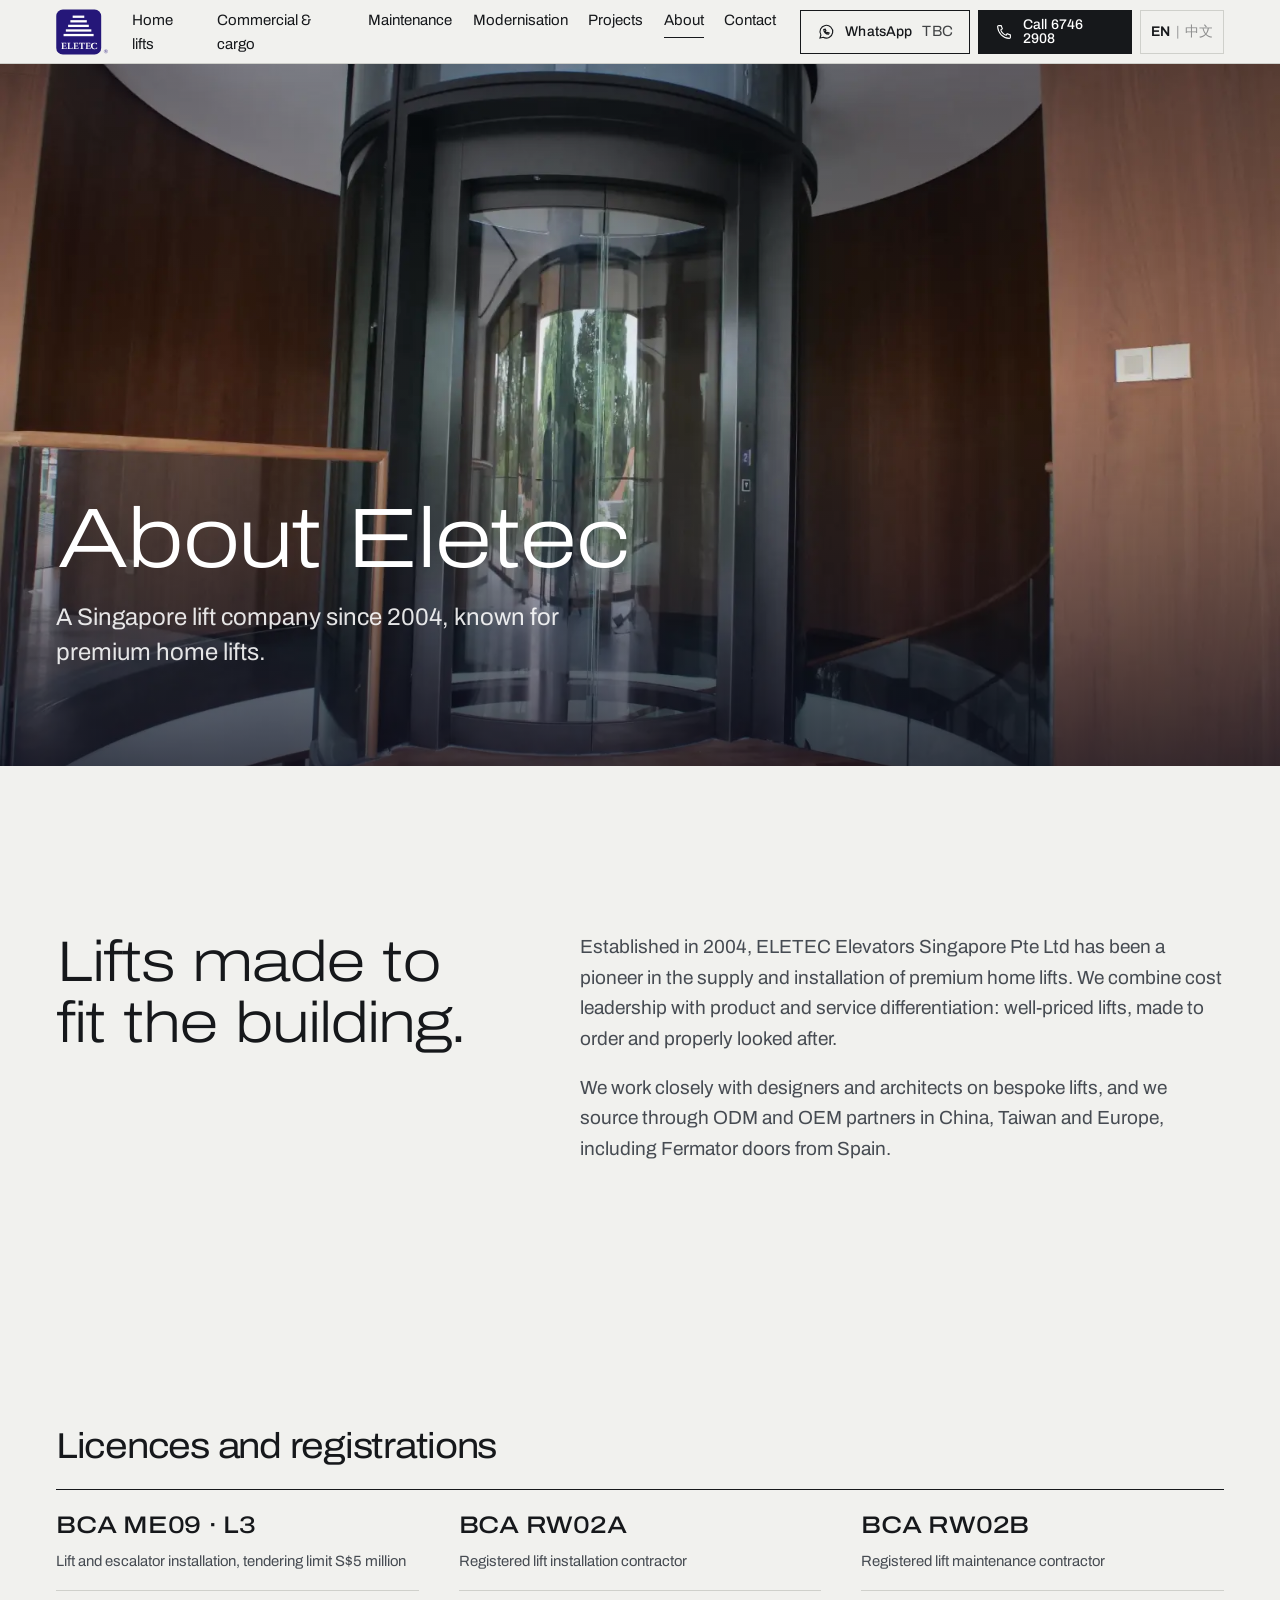
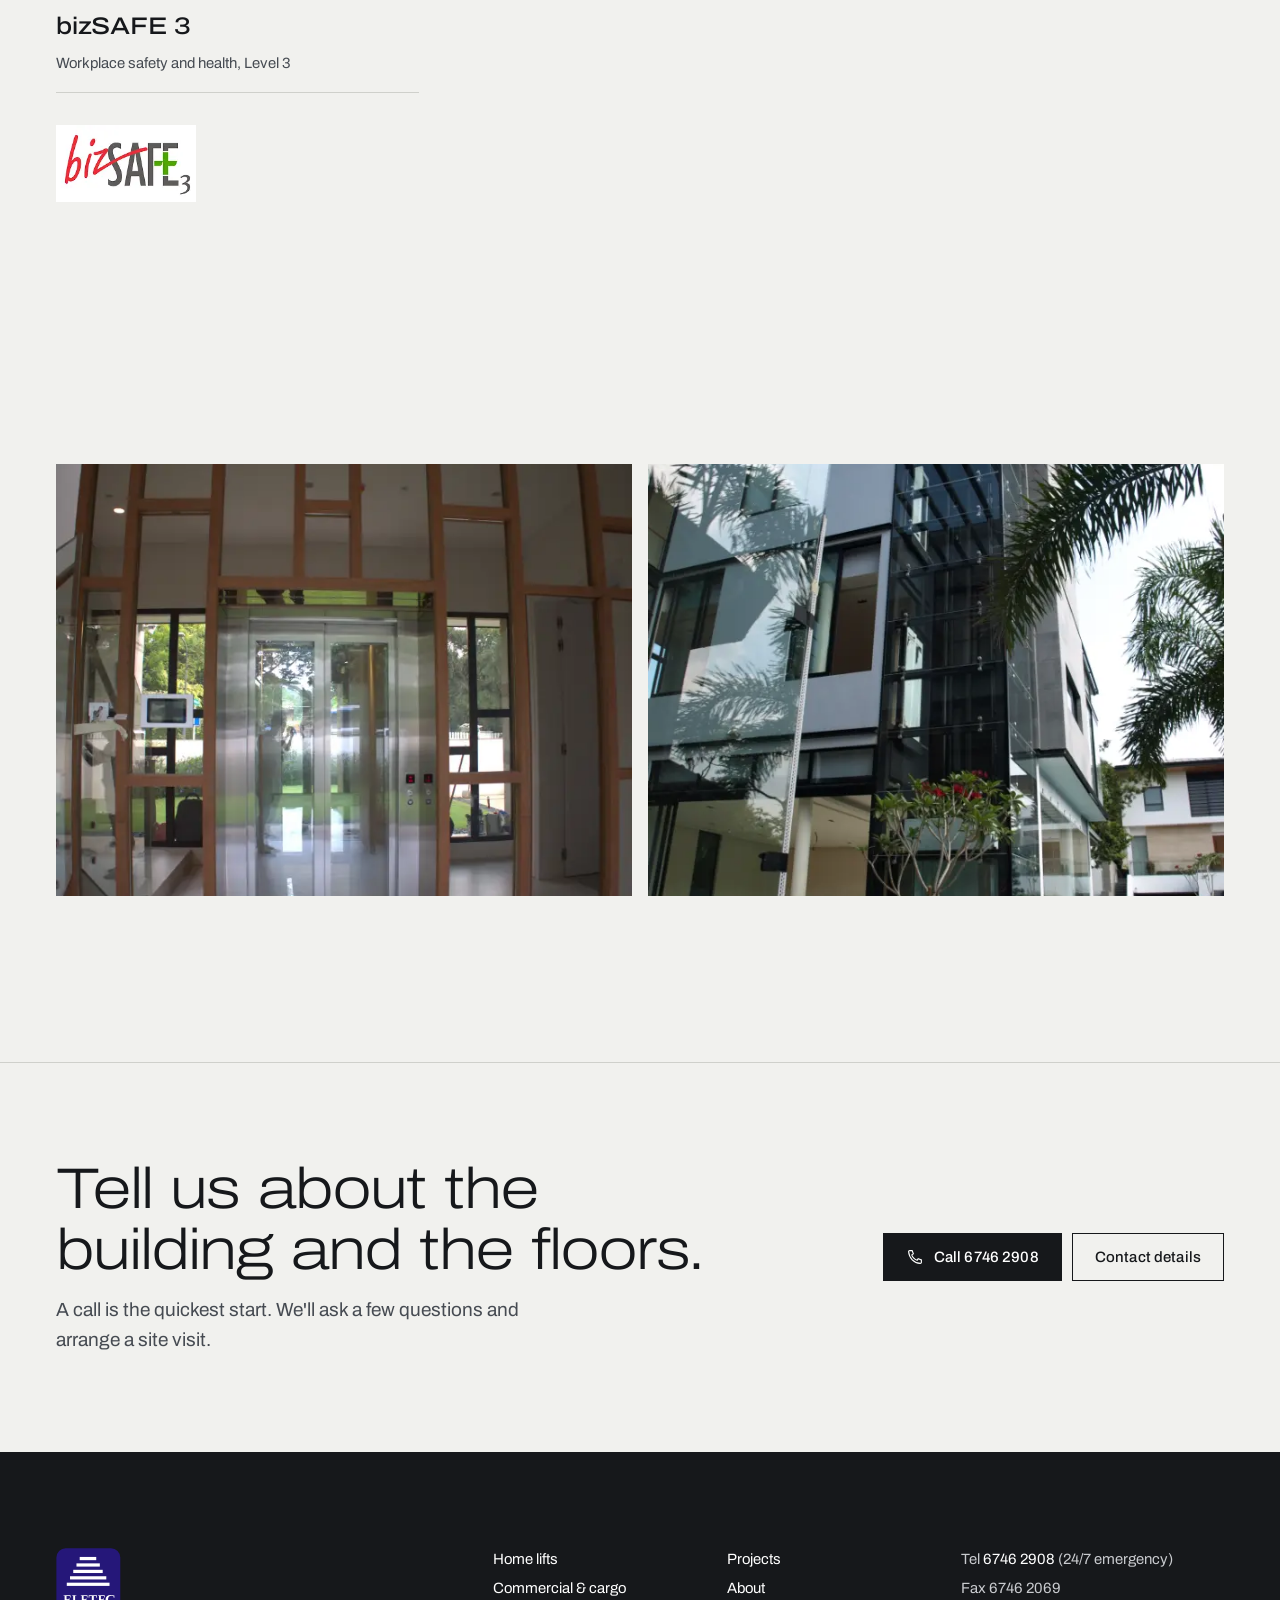
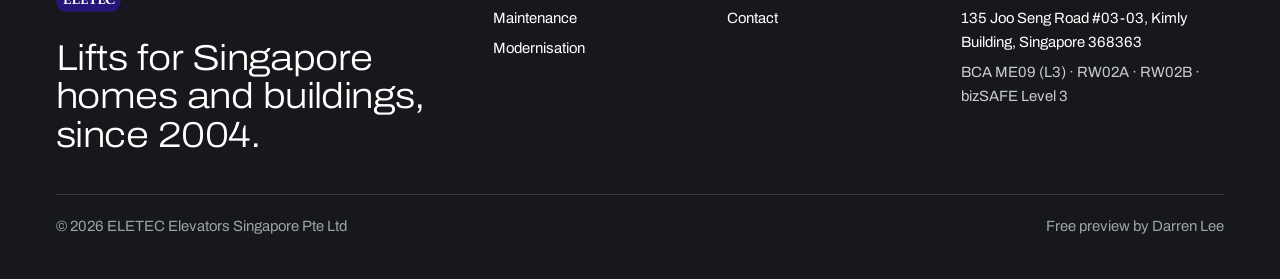
==== about.html @ 06dfc60d "Eletec free preview site Co-Authored-By: Claude Opus 5.5 <noreply@anthropic.com>" ====
<!doctype html>
<html lang="en-SG">
<head>
<meta charset="utf-8">
<meta name="viewport" content="width=device-width, initial-scale=1, viewport-fit=cover">
<title>About Eletec Elevators Singapore | Since 2004</title>
<meta name="description" content="Eletec Elevators Singapore Pte Ltd has supplied and installed premium home lifts since 2004. BCA ME09 L3, RW02A and RW02B registered; bizSAFE Level 3.">
<meta name="robots" content="noindex, nofollow">
<link rel="canonical" href="https://eletec.com.sg/about.html">
<meta property="og:type" content="website">
<meta property="og:site_name" content="Eletec Elevators Singapore">
<meta property="og:title" content="About Eletec Elevators Singapore | Since 2004">
<meta property="og:description" content="Eletec Elevators Singapore Pte Ltd has supplied and installed premium home lifts since 2004. BCA ME09 L3, RW02A and RW02B registered; bizSAFE Level 3.">
<meta property="og:image" content="https://eletec.com.sg/img/og-eletec.jpg">
<meta property="og:image:width" content="1200"><meta property="og:image:height" content="630">
<meta name="twitter:card" content="summary_large_image">
<meta name="theme-color" content="#1f1c5c">
<link rel="icon" href="img/eletec-favicon.svg" type="image/svg+xml">
<link rel="apple-touch-icon" href="img/eletec-touch-180.png">
<link rel="preload" href="fonts/archivo-wdth-latin.woff2" as="font" type="font/woff2" crossorigin>
<link rel="stylesheet" href="css/site.css">
<script type="application/ld+json">{"@context":"https://schema.org","@type":"HomeAndConstructionBusiness","name":"ELETEC Elevators Singapore Pte Ltd","url":"https://eletec.com.sg/","telephone":"+65 6746 2908","faxNumber":"+65 6746 2069","foundingDate":"2004","image":"https://eletec.com.sg/img/og-eletec.jpg","address":{"@type":"PostalAddress","streetAddress":"135 Joo Seng Road #03-03, Kimly Building","addressLocality":"Singapore","postalCode":"368363","addressCountry":"SG"},"areaServed":"Singapore","description":"Lift supply, installation, maintenance and modernisation in Singapore since 2004: home lifts, glass and circular lifts, passenger and cargo lifts."}</script>
<meta name="x-zh-title" content="关于 Eletec Elevators Singapore｜始于2004年"><meta name="x-zh-description" content="Eletec Elevators Singapore Pte Ltd 自2004年起供应及安装高端家用电梯。持有 BCA ME09 L3、RW02A 和 RW02B 注册；bizSAFE 第3级。">
<script>try{if(localStorage.getItem('eletec-lang')==='zh'){var h=document.documentElement;h.lang='zh-Hans';var t=document.querySelector('title');t.setAttribute('data-en',t.textContent);t.textContent=document.querySelector('meta[name=x-zh-title]').content;}}catch(e){}</script>
</head>
<body>
<a class="skip" href="#main"><span class="l-en">Skip to content</span><span class="l-zh" lang="zh-Hans">跳到正文</span></a>
<header class="site-header" data-tone="light">
  <div class="wrap">
    <a class="brand" href="index.html" aria-label="Eletec home" data-zh-aria-label="Eletec 首页"><img class="brand__logo" src="img/eletec-logo.svg" width="206" height="179" alt=""></a>
    <nav class="nav" aria-label="Main" data-zh-aria-label="主导航"><ul><li><a href="home-lifts.html"><span class="l-en">Home lifts</span><span class="l-zh" lang="zh-Hans">家用电梯</span></a></li><li><a href="commercial-cargo.html"><span class="l-en">Commercial &amp; cargo</span><span class="l-zh" lang="zh-Hans">商用与货运电梯</span></a></li><li><a href="maintenance.html"><span class="l-en">Maintenance</span><span class="l-zh" lang="zh-Hans">维修保养</span></a></li><li><a href="modernisation.html"><span class="l-en">Modernisation</span><span class="l-zh" lang="zh-Hans">电梯翻新</span></a></li><li><a href="projects.html"><span class="l-en">Projects</span><span class="l-zh" lang="zh-Hans">项目案例</span></a></li><li><a href="about.html" aria-current="page"><span class="l-en">About</span><span class="l-zh" lang="zh-Hans">关于我们</span></a></li><li><a href="contact.html"><span class="l-en">Contact</span><span class="l-zh" lang="zh-Hans">联系我们</span></a></li></ul></nav>
    <div class="header-actions">
      <a class="btn btn--ghost btn--sm header-wa" href="contact.html#whatsapp" data-wa><svg viewBox="0 0 24 24" fill="none" stroke="currentColor" stroke-width="1.5" aria-hidden="true"><path d="M4 20l1.2-4A8.5 8.5 0 1 1 8.3 19Z"/><path d="M9 8.6c0 3.3 2.7 6.4 6.3 6.4l.9-1.6-1.9-.9-.8.8a4.5 4.5 0 0 1-2.4-2.4l.8-.8-.9-1.9Z"/></svg>WhatsApp <small><span class="l-en">TBC</span><span class="l-zh" lang="zh-Hans">待定</span></small></a>
      <a class="btn btn--solid btn--sm header-call" href="tel:+6567462908"><svg viewBox="0 0 24 24" fill="none" stroke="currentColor" stroke-width="1.5" aria-hidden="true"><path d="M5 3.5h3.2l1.6 4.3-2.1 1.4a11 11 0 0 0 7.1 7.1l1.4-2.1 4.3 1.6V19a1.5 1.5 0 0 1-1.6 1.5A16.5 16.5 0 0 1 3.5 5.1 1.5 1.5 0 0 1 5 3.5Z"/></svg><span class="l-en">Call 6746 2908</span><span class="l-zh" lang="zh-Hans">致电 6746 2908</span></a>
      <button class="lang-toggle" type="button" data-lang-toggle aria-label="Language / 语言"><span class="lt-en">EN</span><span class="lt-sep" aria-hidden="true">|</span><span class="lt-zh" lang="zh-Hans">中文</span></button>
      <button class="menu-btn" type="button" data-menu-open aria-expanded="false" aria-controls="menu"><i></i><span class="l-en">Menu</span><span class="l-zh" lang="zh-Hans">菜单</span></button>
    </div>
  </div>
</header>
<div class="menu on-dark" id="menu" data-open="false" aria-label="Menu" data-zh-aria-label="菜单">
  <div class="menu__top"><a class="brand" href="index.html"><img class="brand__logo" src="img/eletec-logo.svg" width="206" height="179" alt="ELETEC"></a><button class="menu-btn" type="button" data-menu-close><span class="l-en">Close</span><span class="l-zh" lang="zh-Hans">关闭</span></button></div>
  <nav aria-label="Menu" data-zh-aria-label="菜单"><ul><li><a class="menu__link" href="index.html"><span class="l-en">Home</span><span class="l-zh" lang="zh-Hans">首页</span><svg viewBox="0 0 24 24" fill="none" stroke="currentColor" stroke-width="1.5" aria-hidden="true"><path d="M4 12h15M13 6l6 6-6 6"/></svg></a></li><li><a class="menu__link" href="home-lifts.html"><span class="l-en">Home lifts</span><span class="l-zh" lang="zh-Hans">家用电梯</span><svg viewBox="0 0 24 24" fill="none" stroke="currentColor" stroke-width="1.5" aria-hidden="true"><path d="M4 12h15M13 6l6 6-6 6"/></svg></a></li><li><a class="menu__link" href="commercial-cargo.html"><span class="l-en">Commercial &amp; cargo</span><span class="l-zh" lang="zh-Hans">商用与货运电梯</span><svg viewBox="0 0 24 24" fill="none" stroke="currentColor" stroke-width="1.5" aria-hidden="true"><path d="M4 12h15M13 6l6 6-6 6"/></svg></a></li><li><a class="menu__link" href="maintenance.html"><span class="l-en">Maintenance</span><span class="l-zh" lang="zh-Hans">维修保养</span><svg viewBox="0 0 24 24" fill="none" stroke="currentColor" stroke-width="1.5" aria-hidden="true"><path d="M4 12h15M13 6l6 6-6 6"/></svg></a></li><li><a class="menu__link" href="modernisation.html"><span class="l-en">Modernisation</span><span class="l-zh" lang="zh-Hans">电梯翻新</span><svg viewBox="0 0 24 24" fill="none" stroke="currentColor" stroke-width="1.5" aria-hidden="true"><path d="M4 12h15M13 6l6 6-6 6"/></svg></a></li><li><a class="menu__link" href="projects.html"><span class="l-en">Projects</span><span class="l-zh" lang="zh-Hans">项目案例</span><svg viewBox="0 0 24 24" fill="none" stroke="currentColor" stroke-width="1.5" aria-hidden="true"><path d="M4 12h15M13 6l6 6-6 6"/></svg></a></li><li><a class="menu__link" href="about.html" aria-current="page"><span class="l-en">About</span><span class="l-zh" lang="zh-Hans">关于我们</span><svg viewBox="0 0 24 24" fill="none" stroke="currentColor" stroke-width="1.5" aria-hidden="true"><path d="M4 12h15M13 6l6 6-6 6"/></svg></a></li><li><a class="menu__link" href="contact.html"><span class="l-en">Contact</span><span class="l-zh" lang="zh-Hans">联系我们</span><svg viewBox="0 0 24 24" fill="none" stroke="currentColor" stroke-width="1.5" aria-hidden="true"><path d="M4 12h15M13 6l6 6-6 6"/></svg></a></li></ul></nav>
  <div class="menu__foot">
    <a class="btn btn--light" href="tel:+6567462908"><svg viewBox="0 0 24 24" fill="none" stroke="currentColor" stroke-width="1.5" aria-hidden="true"><path d="M5 3.5h3.2l1.6 4.3-2.1 1.4a11 11 0 0 0 7.1 7.1l1.4-2.1 4.3 1.6V19a1.5 1.5 0 0 1-1.6 1.5A16.5 16.5 0 0 1 3.5 5.1 1.5 1.5 0 0 1 5 3.5Z"/></svg><span class="l-en">Call 6746 2908</span><span class="l-zh" lang="zh-Hans">致电 6746 2908</span></a>
    <a class="btn btn--ghost" href="contact.html#whatsapp" data-wa><svg viewBox="0 0 24 24" fill="none" stroke="currentColor" stroke-width="1.5" aria-hidden="true"><path d="M4 20l1.2-4A8.5 8.5 0 1 1 8.3 19Z"/><path d="M9 8.6c0 3.3 2.7 6.4 6.3 6.4l.9-1.6-1.9-.9-.8.8a4.5 4.5 0 0 1-2.4-2.4l.8-.8-.9-1.9Z"/></svg>WhatsApp <small><span class="l-en">(number to be confirmed)</span><span class="l-zh" lang="zh-Hans">（号码待定）</span></small></a>
  </div>
</div>
<main id="main"><section class="page-hero">
  <img src="img/circular-attic-1080.webp" srcset="img/circular-attic-640.webp 640w, img/circular-attic-1080.webp 1080w, img/circular-attic-1600.webp 1600w, img/circular-attic-2200.webp 2200w, img/circular-attic-2880.webp 2880w" sizes="100vw" width="1080" height="810" alt="A circular glass lift at the top floor of a house" data-zh-alt="房屋顶层的圆形玻璃电梯" fetchpriority="high" decoding="async">
  <div class="page-hero__copy wrap"><h1 class="display"><span class="l-en">About Eletec</span><span class="l-zh" lang="zh-Hans">关于 Eletec</span></h1><p><span class="l-en">A Singapore lift company since 2004, known for premium home lifts.</span><span class="l-zh" lang="zh-Hans">自2004年起扎根新加坡的电梯公司，以高端家用电梯见长。</span></p></div>
</section>
<section class="section"><div class="wrap split">
  <h2 class="display"><span class="l-en">Lifts made to fit the building.</span><span class="l-zh" lang="zh-Hans">按建筑量身打造的电梯。</span></h2>
  <div class="prose"><p><span class="l-en">Established in 2004, ELETEC Elevators Singapore Pte Ltd has been a pioneer in the supply and installation of premium home lifts. We combine cost leadership with product and service differentiation: well-priced lifts, made to order and properly looked after.</span><span class="l-zh" lang="zh-Hans">ELETEC Elevators Singapore Pte Ltd 成立于2004年，是高端家用电梯供应与安装的先行者。我们兼顾成本优势与产品、服务的差异化：价格合理、按需定制，并有完善的售后保养。</span></p><p><span class="l-en">We work closely with designers and architects on bespoke lifts, and we source through ODM and OEM partners in China, Taiwan and Europe, including Fermator doors from Spain.</span><span class="l-zh" lang="zh-Hans">我们与设计师和建筑师紧密合作定制电梯，并通过中国、台湾和欧洲的 ODM 与 OEM 合作伙伴采购，包括来自西班牙的 Fermator 电梯门。</span></p></div>
</div></section>
<section class="section--tight"><div class="wrap">
  <h2 class="display h-m" style="margin-bottom:24px"><span class="l-en">Licences and registrations</span><span class="l-zh" lang="zh-Hans">执照与注册</span></h2>
  <dl class="plate">
    <div><dt>BCA ME09 · L3</dt><dd><span class="l-en">Lift and escalator installation, tendering limit S$5 million</span><span class="l-zh" lang="zh-Hans">电梯及扶梯安装，投标上限500万新元</span></dd></div>
    <div><dt>BCA RW02A</dt><dd><span class="l-en">Registered lift installation contractor</span><span class="l-zh" lang="zh-Hans">BCA 注册电梯安装承包商</span></dd></div>
    <div><dt>BCA RW02B</dt><dd><span class="l-en">Registered lift maintenance contractor</span><span class="l-zh" lang="zh-Hans">BCA 注册电梯维修保养承包商</span></dd></div>
    <div><dt>bizSAFE 3</dt><dd><span class="l-en">Workplace safety and health, Level 3</span><span class="l-zh" lang="zh-Hans">工作场所安全与卫生，第3级</span></dd></div>
  </dl>
  <img src="img/bizsafe-3-216.webp" width="216" height="118" alt="bizSAFE Level 3 logo" data-zh-alt="bizSAFE 第3级标志" loading="lazy" style="margin-top:32px;width:140px;height:auto">
</div></section>
<section class="section"><div class="wrap gallery">
  <figure class="half"><img src="img/timber-frame-1080.webp" srcset="img/timber-frame-640.webp 640w, img/timber-frame-1080.webp 1080w, img/timber-frame-1600.webp 1600w" sizes="50vw" width="1080" height="1441" alt="A home lift inside a timber frame" data-zh-alt="木框中的家用电梯" loading="lazy" decoding="async"></figure>
  <figure class="half"><img src="img/glass-villa-1080.webp" srcset="img/glass-villa-640.webp 640w, img/glass-villa-1080.webp 1080w, img/glass-villa-1600.webp 1600w" sizes="50vw" width="1080" height="1440" alt="A glass lift on the outside of a house" data-zh-alt="房屋外墙的玻璃电梯" loading="lazy" decoding="async"></figure>
</div></section>
<section class="section--tight rule"><div class="wrap cta-band">
  <div><h2 class="display"><span class="l-en">Tell us about the building and the floors.</span><span class="l-zh" lang="zh-Hans">说说您的房子和楼层。</span></h2><p class="muted" style="margin-top:14px;max-width:46ch"><span class="l-en">A call is the quickest start. We'll ask a few questions and arrange a site visit.</span><span class="l-zh" lang="zh-Hans">打个电话是最快的开始。我们会先了解几个问题，再安排上门勘察。</span></p></div>
  <div class="actions"><a class="btn btn--solid" href="tel:+6567462908"><svg viewBox="0 0 24 24" fill="none" stroke="currentColor" stroke-width="1.5" aria-hidden="true"><path d="M5 3.5h3.2l1.6 4.3-2.1 1.4a11 11 0 0 0 7.1 7.1l1.4-2.1 4.3 1.6V19a1.5 1.5 0 0 1-1.6 1.5A16.5 16.5 0 0 1 3.5 5.1 1.5 1.5 0 0 1 5 3.5Z"/></svg><span class="l-en">Call 6746 2908</span><span class="l-zh" lang="zh-Hans">致电 6746 2908</span></a><a class="btn btn--ghost" href="contact.html"><span class="l-en">Contact details</span><span class="l-zh" lang="zh-Hans">联系方式</span></a></div>
</div></section>
</main><footer class="site-footer on-dark">
  <div class="wrap">
    <div class="foot">
      <div>
        <a class="brand brand--foot" href="index.html"><img class="brand__logo" src="img/eletec-logo.svg" width="206" height="179" alt="ELETEC"></a>
        <h2 style="margin-top:20px"><span class="l-en">Lifts for Singapore homes and buildings, since 2004.</span><span class="l-zh" lang="zh-Hans">自2004年起，为新加坡住宅与楼宇提供电梯。</span></h2>
      </div>
      <div><ul><li><a href="home-lifts.html"><span class="l-en">Home lifts</span><span class="l-zh" lang="zh-Hans">家用电梯</span></a></li><li><a href="commercial-cargo.html"><span class="l-en">Commercial &amp; cargo</span><span class="l-zh" lang="zh-Hans">商用与货运电梯</span></a></li><li><a href="maintenance.html"><span class="l-en">Maintenance</span><span class="l-zh" lang="zh-Hans">维修保养</span></a></li><li><a href="modernisation.html"><span class="l-en">Modernisation</span><span class="l-zh" lang="zh-Hans">电梯翻新</span></a></li></ul></div>
      <div><ul><li><a href="projects.html"><span class="l-en">Projects</span><span class="l-zh" lang="zh-Hans">项目案例</span></a></li><li><a href="about.html"><span class="l-en">About</span><span class="l-zh" lang="zh-Hans">关于我们</span></a></li><li><a href="contact.html"><span class="l-en">Contact</span><span class="l-zh" lang="zh-Hans">联系我们</span></a></li></ul></div>
      <div>
        <ul>
          <li><span class="l-en">Tel</span><span class="l-zh" lang="zh-Hans">电话</span> <a href="tel:+6567462908">6746 2908</a> <span class="l-en">(24/7 emergency)</span><span class="l-zh" lang="zh-Hans">（24小时紧急服务）</span></li>
          <li><span class="l-en">Fax 6746 2069</span><span class="l-zh" lang="zh-Hans">传真 6746 2069</span></li>
          <li><a href="https://www.google.com/maps/search/?api=1&query=135+Joo+Seng+Road+Singapore+368363" rel="noopener">135 Joo Seng Road #03-03, Kimly Building, Singapore 368363</a></li>
          <li><span class="l-en">BCA ME09 (L3) · RW02A · RW02B · bizSAFE Level 3</span><span class="l-zh" lang="zh-Hans">BCA ME09 (L3) · RW02A · RW02B · bizSAFE 第3级</span></li>
        </ul>
      </div>
    </div>
    <div class="foot__base"><span>© 2026 ELETEC Elevators Singapore Pte Ltd</span><span><span class="l-en">Free preview by Darren Lee</span><span class="l-zh" lang="zh-Hans">Free preview by Darren Lee（免费样本网页）</span></span></div>
  </div>
</footer>
<nav class="callbar" aria-label="Quick contact" data-zh-aria-label="快速联系">
  <a class="cb-call" href="tel:+6567462908"><svg viewBox="0 0 24 24" fill="none" stroke="currentColor" stroke-width="1.5" aria-hidden="true"><path d="M5 3.5h3.2l1.6 4.3-2.1 1.4a11 11 0 0 0 7.1 7.1l1.4-2.1 4.3 1.6V19a1.5 1.5 0 0 1-1.6 1.5A16.5 16.5 0 0 1 3.5 5.1 1.5 1.5 0 0 1 5 3.5Z"/></svg><span class="l-en">Call now</span><span class="l-zh" lang="zh-Hans">立即致电</span></a>
  <a class="cb-wa" href="contact.html#whatsapp" data-wa><svg viewBox="0 0 24 24" fill="none" stroke="currentColor" stroke-width="1.5" aria-hidden="true"><path d="M4 20l1.2-4A8.5 8.5 0 1 1 8.3 19Z"/><path d="M9 8.6c0 3.3 2.7 6.4 6.3 6.4l.9-1.6-1.9-.9-.8.8a4.5 4.5 0 0 1-2.4-2.4l.8-.8-.9-1.9Z"/></svg>WhatsApp <small><span class="l-en">TBC</span><span class="l-zh" lang="zh-Hans">待定</span></small></a>
</nav>
<script src="config.js"></script>
<script src="js/site.js" defer></script>
</body>
</html>
---- css/site.css ----
/* Eletec preview — "the lift lobby". Plain CSS, no build step. */
@font-face {
  font-family: "Archivo";
  font-style: normal;
  font-weight: 100 900;
  font-stretch: 62% 125%;
  font-display: swap;
  src: url("../fonts/archivo-wdth-latin.woff2") format("woff2");
  unicode-range: U+0000-00FF, U+0131, U+0152-0153, U+02BB-02BC, U+02C6, U+02DA, U+02DC, U+0304, U+0308, U+0329, U+2000-206F, U+20AC, U+2122, U+2191, U+2193, U+2212, U+2215, U+FEFF, U+FFFD;
}

:root {
  --plaster: #f1f1ee;
  --plaster-2: #e6e6e1;
  --ink: #16181b;
  --ink-2: #464b52;
  --steel: #9aa0a6;
  --rule: #cfd0cb;
  --indigo: #1f1c5c;
  --indigo-2: #2a2672;
  --indigo-ink: #d9d8f0;
  --amber: #ffb648;
  --white: #fff;

  --font: "Archivo", "PingFang SC", "Hiragino Sans GB", "Noto Sans SC", "Noto Sans CJK SC", "Microsoft YaHei", "Source Han Sans SC", system-ui, -apple-system, "Segoe UI", sans-serif;
  --wide: 125%;

  --gutter: clamp(16px, 4.5vw, 56px);
  --max: 1360px;
  --space-1: 8px; --space-2: 16px; --space-3: 24px; --space-4: 40px;
  --space-5: clamp(56px, 8vw, 96px); --space-6: clamp(88px, 13vw, 176px);

  --step--1: clamp(0.875rem, 0.85rem + 0.1vw, 0.9375rem);
  --step-0: clamp(1.0625rem, 1rem + 0.25vw, 1.1875rem);
  --step-1: clamp(1.25rem, 1.1rem + 0.6vw, 1.5rem);
  --step-2: clamp(1.6rem, 1.3rem + 1.3vw, 2.25rem);
  --step-3: clamp(2.1rem, 1.5rem + 2.6vw, 3.6rem);
  --step-4: clamp(2.6rem, 1.6rem + 4.6vw, 5.6rem);

  --ease-out: cubic-bezier(0.16, 1, 0.3, 1);
  --header-h: 64px;
  --bar-h: 0px;
}

*, *::before, *::after { box-sizing: border-box; }
html { -webkit-text-size-adjust: 100%; scroll-padding-top: calc(var(--header-h) + 16px); }
body {
  margin: 0; background: var(--plaster); color: var(--ink);
  font-family: var(--font); font-size: var(--step-0); line-height: 1.6;
  font-stretch: 100%; hyphens: none; -webkit-hyphens: none; overflow-wrap: normal;
  text-rendering: optimizeLegibility; -webkit-font-smoothing: antialiased;
  padding-bottom: var(--bar-h);
}
img { display: block; max-width: 100%; height: auto; }
figure { margin: 0; }
a { color: inherit; text-decoration-thickness: 1px; text-underline-offset: 0.22em; }
::selection { background: var(--indigo); color: var(--white); }
:focus-visible { outline: 2px solid var(--indigo); outline-offset: 3px; }
.on-dark :focus-visible, .field :focus-visible { outline-color: var(--amber); }
h1, h2, h3, h4 { margin: 0; font-weight: 400; line-height: 1.06; text-wrap: balance; letter-spacing: -0.015em; }
p { margin: 0; text-wrap: pretty; }
.wrap { width: 100%; max-width: var(--max); margin-inline: auto; padding-inline: var(--gutter); }
.sr-only { position: absolute !important; width: 1px; height: 1px; padding: 0; margin: -1px; overflow: hidden; clip: rect(0 0 0 0); white-space: nowrap; border: 0; }
.skip { position: absolute; left: 12px; top: -60px; z-index: 100; background: var(--ink); color: var(--white); padding: 10px 14px; }
.skip:focus { top: 12px; }

/* Display type: Archivo opened up wide */
.display { font-stretch: var(--wide); font-weight: 260; letter-spacing: -0.035em; }
.h-xl { font-size: var(--step-4); }
.h-l { font-size: var(--step-3); }
.h-m { font-size: var(--step-2); font-stretch: 112%; font-weight: 400; }
.h-s { font-size: var(--step-1); font-weight: 500; letter-spacing: -0.005em; }
.lede { font-size: var(--step-1); line-height: 1.5; color: var(--ink-2); max-width: 36ch; }
.prose { max-width: 62ch; color: var(--ink-2); }
.prose p + p { margin-top: 1em; }
.muted { color: var(--ink-2); }

/* ---------- Header ---------- */
.site-header {
  position: sticky; top: 0; inset: 0 0 auto 0; z-index: 50; height: var(--header-h);
  display: flex; align-items: center;
  background: var(--plaster);
  border-bottom: 1px solid var(--rule);
}
.site-header .wrap { display: flex; align-items: center; justify-content: space-between; gap: 24px; }
.brand { display: inline-flex; align-items: center; gap: 10px; text-decoration: none; min-height: 44px; }
.brand__logo { width: auto; height: 46px; flex: none; }
.menu .brand__logo { height: 46px; }
.brand--foot .brand__logo { height: 64px; }
.nav { display: none; }
.nav ul { list-style: none; margin: 0; padding: 0; display: flex; gap: clamp(14px, 1.6vw, 28px); }
.nav a { text-decoration: none; font-size: 15px; padding: 10px 0; display: inline-block; position: relative; }
.nav a::after { content: ""; position: absolute; left: 0; right: 0; bottom: 4px; height: 1px; background: currentColor; opacity: 0; transition: opacity .15s; }
.nav a:hover::after, .nav a[aria-current="page"]::after { opacity: 1; }
.header-actions { display: flex; align-items: center; gap: 8px; }
.btn {
  display: inline-flex; align-items: center; justify-content: center; gap: 10px;
  min-height: 48px; padding: 0 22px; border: 1px solid currentColor; border-radius: 0;
  font: 500 15px/1 var(--font); letter-spacing: 0.01em; text-decoration: none; cursor: pointer;
  background: transparent; color: inherit; transition: background-color .15s, color .15s, border-color .15s;
}
.btn svg { width: 18px; height: 18px; flex: none; }
.btn--solid { background: var(--ink); color: var(--white); border-color: var(--ink); }
.btn--solid:hover { background: var(--indigo); border-color: var(--indigo); }
.btn--light { background: var(--white); color: var(--ink); border-color: var(--white); }
.btn--light:hover { background: var(--plaster-2); border-color: var(--plaster-2); }
.btn--ghost:hover { background: var(--ink); color: var(--white); border-color: var(--ink); }
.on-dark .btn--ghost:hover { background: var(--white); color: var(--indigo); border-color: var(--white); }
.btn--sm { min-height: 44px; padding: 0 16px; font-size: 14px; }
.header-call, .header-wa { display: none; }
.menu-btn { display: inline-flex; align-items: center; gap: 10px; min-height: 44px; padding: 0 4px; background: none; border: 0; color: inherit; font: 500 15px var(--font); cursor: pointer; }
.menu-btn i { display: grid; gap: 5px; width: 22px; }
.menu-btn i::before, .menu-btn i::after { content: ""; height: 1.5px; background: currentColor; }

@media (min-width: 1100px) {
  .nav { display: block; }
  .menu-btn { display: none; }
  .header-call, .header-wa { display: inline-flex; }
}

/* Menu panel (mobile) — a lobby directory board */
.menu {
  position: fixed; inset: 0; z-index: 60; background: var(--indigo); color: var(--white);
  display: flex; flex-direction: column; padding: 0 var(--gutter) calc(24px + env(safe-area-inset-bottom));
  visibility: hidden; opacity: 0; transition: opacity .15s, visibility 0s .15s;
}
.menu[data-open="true"] { visibility: visible; opacity: 1; transition: opacity .15s; }
.menu__top { height: var(--header-h); display: flex; align-items: center; justify-content: space-between; }
.menu ul { list-style: none; margin: 24px 0 0; padding: 0; border-top: 1px solid rgba(255,255,255,.18); }
.menu li { border-bottom: 1px solid rgba(255,255,255,.18); }
.menu a.menu__link { display: flex; justify-content: space-between; align-items: center; padding: 14px 0; text-decoration: none; font-size: clamp(1.5rem, 6vw, 2rem); font-stretch: 115%; font-weight: 300; }
.menu a.menu__link svg { width: 20px; height: 20px; opacity: .6; }
.menu__foot { margin-top: auto; display: grid; gap: 10px; padding-top: 24px; }
.menu__foot .btn { width: 100%; }

/* ---------- Call bar (phones) ---------- */
.callbar {
  position: fixed; left: 0; right: 0; bottom: 0; z-index: 45;
  display: grid; grid-template-columns: 1fr 1fr; gap: 1px; background: var(--rule);
  padding-bottom: env(safe-area-inset-bottom); border-top: 1px solid var(--rule);
}
.callbar a, .callbar button {
  display: flex; align-items: center; justify-content: center; gap: 10px; min-height: 56px;
  font: 500 16px var(--font); text-decoration: none; border: 0; cursor: pointer;
}
.callbar svg { width: 20px; height: 20px; }
.callbar .cb-call { background: var(--ink); color: var(--white); }
.callbar .cb-wa { background: var(--plaster); color: var(--ink); }
.callbar .cb-wa[data-placeholder] { color: var(--ink-2); }
.callbar .cb-wa small { font-size: var(--step--1); color: var(--ink-2); font-weight: 400; }
@media (max-width: 1099px) { :root { --bar-h: calc(56px + env(safe-area-inset-bottom)); } }
@media (min-width: 1100px) { .callbar { display: none; } }

/* ---------- Home hero: one still photo ---------- */
.hero { position: relative; height: min(calc(100svh - var(--header-h)), 980px); min-height: 540px; background: var(--indigo); color: var(--white); overflow: hidden; }
.hero > img { position: absolute; inset: 0; width: 100%; height: 100%; object-fit: cover; object-position: 50% 50%; }
.hero::after { content: ""; position: absolute; inset: 0; background: linear-gradient(to top, rgba(8,8,22,.92) 0%, rgba(8,8,22,.78) 42%, rgba(8,8,22,.25) 70%, rgba(8,8,22,0) 85%); }
.hero__copy { position: absolute; z-index: 1; left: 0; right: 0; bottom: 0; padding-bottom: calc(var(--space-5) + var(--bar-h)); }
.hero__copy h1 { font-size: var(--step-4); max-width: 11ch; line-height: 1.02; }
.hero__copy p { margin-top: 20px; max-width: 40ch; font-size: var(--step-1); line-height: 1.45; color: #fff; }
.hero__actions { display: flex; gap: 10px; margin-top: 28px; }
@media (max-width: 520px) { .hero__actions .btn { flex: 1; padding: 0 12px; } .hero__actions small { display: none; } }
.hero__caption { display: none; }
.hero__floor { display: none; }
@media (min-width: 900px) {
  .hero { display: grid; grid-template-columns: 5fr 7fr; height: min(calc(100svh - var(--header-h)), 900px); background: var(--indigo); }
  .hero::after { content: none; }
  .hero > img { position: relative; grid-column: 2; grid-row: 1; height: 100%; border-left: 1px solid var(--steel); }
  .hero__copy { position: relative; grid-column: 1; grid-row: 1; display: flex; flex-direction: column; justify-content: flex-end; padding: var(--space-5) clamp(24px, 4vw, 64px) var(--space-5) var(--gutter); max-width: none; margin: 0; }
  .hero__copy h1 { font-size: clamp(2.6rem, 1rem + 3.6vw, 5.6rem); }
  .hero__copy p { color: var(--indigo-ink); }
  .hero__floor { display: inline-grid; place-items: center; position: absolute; top: var(--space-4); left: var(--gutter); min-width: 2.4em; height: 2.4em; background: #07061a; color: var(--amber); font-weight: 500; font-variant-numeric: tabular-nums; box-shadow: inset 0 0 0 1px rgba(255,255,255,.12); }
  .hero__caption { display: block; position: absolute; z-index: 1; right: var(--gutter); bottom: 24px; font-size: var(--step--1); color: #fff; background: rgba(8,8,22,.72); padding: 6px 12px; }
}
.btn--wa-tbc { opacity: .9; }
.btn small { font-weight: 400; font-size: var(--step--1); opacity: .8; }

/* ---------- Sections ---------- */
.section { padding-block: var(--space-6); }
.section--tight { padding-block: var(--space-5); }
.rule { border-top: 1px solid var(--rule); }

.intro { display: grid; gap: var(--space-5); }
.intro__text { font-weight: 260 !important; font-stretch: 125% !important; letter-spacing: -0.03em !important; }
.intro__text { font-size: var(--step-3); line-height: 1.1; max-width: 24ch; }
.plate { display: grid; grid-template-columns: 1fr; border-top: 1px solid var(--ink); }
.plate > div { padding: 16px 0 18px; border-bottom: 1px solid var(--rule); display: grid; gap: 4px; }
@media (min-width: 560px) { .plate > div { grid-template-columns: minmax(9rem, 40%) 1fr; gap: 16px; align-items: baseline; } }
.plate dt { white-space: nowrap; }
.plate dt { font-stretch: 118%; font-weight: 500; font-size: var(--step-1); letter-spacing: -0.01em; }
.plate dd { margin: 0; color: var(--ink-2); font-size: var(--step--1); line-height: 1.5; }
@media (min-width: 900px) {
  .plate { grid-template-columns: repeat(3, 1fr); column-gap: 40px; }
  .plate > div { grid-template-columns: 1fr; gap: 6px; }
}

/* Floors: the same lift on three levels, shown still */
.floors { background: var(--indigo); color: var(--white); }
.floors__head { display: grid; gap: 18px; margin-bottom: var(--space-4); }
.floors__head h2 { font-size: var(--step-3); max-width: 16ch; }
.floors__head p { color: var(--indigo-ink); max-width: 46ch; }
.floors__grid { display: grid; gap: 16px; }
.floor { margin: 0; display: flex; flex-direction: column; }
.floor__media { aspect-ratio: 4 / 3; overflow: hidden; background: #07061a; flex: 1; }
.floor__media img { width: 100%; height: 100%; object-fit: cover; }
.floor figcaption { display: flex; align-items: center; gap: 14px; padding-top: 14px; font-size: var(--step-1); font-weight: 500; letter-spacing: -0.005em; color: #fff; }
.floor__n { display: inline-grid; place-items: center; min-width: 2em; height: 2em; font-size: var(--step-0); background: #07061a; color: var(--amber); font-weight: 500; font-variant-numeric: tabular-nums; box-shadow: inset 0 0 0 1px rgba(255,255,255,.12); }
@media (min-width: 800px) {
  .floors__grid { grid-template-columns: 7fr 5fr; grid-template-rows: auto auto; gap: 24px 32px; }
  .floor--main { grid-row: 1 / span 2; }
  .floor--main .floor__media { aspect-ratio: 4 / 5; }
  .floor:not(.floor--main) .floor__media { aspect-ratio: 16 / 11; }
}

/* Editorial rows of lift types */
.kinds { display: grid; gap: var(--space-6); }
.kind { display: grid; gap: var(--space-3); }
.kind__media { position: relative; overflow: hidden; background: var(--plaster-2); aspect-ratio: 4 / 5; }
.kind__media img { width: 100%; height: 100%; object-fit: cover; }
.kind__body h3 { font-size: var(--step-3); font-stretch: 112%; font-weight: 300; }
.kind__body p { margin-top: 16px; color: var(--ink-2); max-width: 44ch; }
.kind__body .link { margin-top: 22px; }
.link { display: inline-flex; align-items: center; gap: 10px; font-weight: 500; text-decoration: none; min-height: 44px; border-bottom: 1px solid currentColor; }
.link svg { width: 18px; height: 18px; }
.link { transition: opacity .15s; }
.link:hover { opacity: .7; }
@media (min-width: 900px) {
  .kind { grid-template-columns: repeat(12, 1fr); align-items: end; gap: 0 32px; }
  .kind__media { grid-column: 1 / span 7; aspect-ratio: 5 / 4; }
  .kind__body { grid-column: 9 / span 4; padding-bottom: 8px; }
  .kind:nth-child(even) .kind__media { grid-column: 6 / span 7; grid-row: 1; }
  .kind:nth-child(even) .kind__body { grid-column: 1 / span 4; grid-row: 1; }
  .kind--tall .kind__media { aspect-ratio: 4 / 5; grid-column: 2 / span 5; }
  .kind--tall .kind__body { grid-column: 8 / span 4; }
}

/* Product line index */
.lines__head { display: grid; gap: 18px; margin-bottom: var(--space-4); }
.lines { list-style: none; margin: 0; padding: 0; border-top: 1px solid var(--ink); }
.lines li { border-bottom: 1px solid var(--rule); }
.lines .line { display: grid; grid-template-columns: 64px 1fr; align-items: center; gap: 18px; padding: 12px 0; }
.line__thumb { width: 64px; height: 64px; object-fit: cover; background: var(--plaster-2); }
.line__name { font-size: clamp(1.6rem, 1rem + 3vw, 3.4rem); font-stretch: 122%; font-weight: 300; letter-spacing: -0.03em; line-height: 1.1; }
@media (min-width: 900px) {
  .lines { columns: 2; column-gap: 56px; border-top: 0; }
  .lines li { break-inside: avoid; }
  .lines li:first-child, .lines li:nth-child(6) { border-top: 1px solid var(--ink); }
  .lines .line { grid-template-columns: 1fr 72px; }
  .line__thumb { order: 2; width: 72px; height: 72px; }
}

/* Indigo field */
.field { background: var(--indigo); color: var(--white); }
.field .muted, .field p { color: var(--indigo-ink); }
.services { display: grid; gap: var(--space-5); }
.svc-list { list-style: none; margin: 0; padding: 0; border-top: 1px solid rgba(255,255,255,.24); }
.svc-list li { border-bottom: 1px solid rgba(255,255,255,.24); }
.svc-list a { display: grid; grid-template-columns: 1fr auto; gap: 8px 20px; align-items: center; padding: 22px 0; text-decoration: none; }
.svc-list h3 { font-size: var(--step-2); font-stretch: 112%; font-weight: 300; color: var(--white); }
.svc-list p { grid-column: 1; font-size: var(--step--1); max-width: 46ch; }
.svc-list svg { grid-column: 2; grid-row: 1 / span 2; width: 22px; height: 22px; color: var(--white); }
.svc-list a { transition: opacity .15s; }
.svc-list a:hover { opacity: .75; }
.emergency { display: grid; gap: 16px; padding: 24px; background: var(--indigo-2); box-shadow: inset 0 0 0 1px rgba(255,255,255,.1); }
.emergency strong { font-size: var(--step-1); font-weight: 500; color: var(--white); }
.services__media { overflow: hidden; aspect-ratio: 4 / 3; }
.services__media img { width: 100%; height: 100%; object-fit: cover; }
@media (min-width: 900px) {
  .services { grid-template-columns: 5fr 7fr; column-gap: 64px; align-items: start; }
  .services__side { display: grid; gap: 24px; }
}

/* Full-bleed project */
.bleed { position: relative; overflow: hidden; height: min(92svh, 980px); min-height: 480px; background: var(--ink); color: var(--white); }
.bleed img { position: absolute; inset: 0; width: 100%; height: 100%; object-fit: cover; }
.bleed__copy { position: absolute; left: 0; right: 0; bottom: 0; padding: 140px var(--gutter) var(--space-4); background: linear-gradient(to top, rgba(10,10,20,.78), rgba(10,10,20,0)); }
.bleed__copy h2 { font-size: var(--step-3); }
.bleed__copy p { margin-top: 10px; color: rgba(255,255,255,.85); }

/* Close / contact */
.close { display: grid; gap: var(--space-5); }
.close h2 { font-size: var(--step-4); max-width: 13ch; }
.contact-list { display: grid; gap: 0; border-top: 1px solid var(--ink); }
.contact-list > div { display: grid; grid-template-columns: 7rem 1fr; gap: 16px; padding: 16px 0; border-bottom: 1px solid var(--rule); align-items: baseline; }
.contact-list dt { color: var(--ink-2); font-size: var(--step--1); }
.contact-list dd { margin: 0; font-size: var(--step-1); }
.contact-list dd a { text-decoration: none; border-bottom: 1px solid var(--rule); }
.contact-list dd a:hover { border-color: var(--ink); }
.tbc { display: inline-block; font-size: var(--step--1); padding: 2px 8px; border: 1px dashed var(--steel); color: var(--ink-2); vertical-align: middle; }
@media (min-width: 900px) { .close { grid-template-columns: 1fr 1fr; align-items: end; } }

/* ---------- Inner pages ---------- */
.page-hero { position: relative; height: min(78svh, 820px); min-height: 460px; overflow: hidden; background: var(--indigo); color: var(--white); }
.page-hero img { position: absolute; inset: 0; width: 100%; height: 100%; object-fit: cover; }
.page-hero::after { content: ""; position: absolute; inset: 0; background: linear-gradient(to top, rgba(10,10,26,.7), rgba(10,10,26,.05) 55%, rgba(10,10,26,.3)); }
.page-hero__copy { position: absolute; z-index: 2; left: 0; right: 0; bottom: 0; padding-bottom: var(--space-5); }
.page-hero h1 { font-size: var(--step-4); max-width: 14ch; }
.page-hero p { margin-top: 16px; font-size: var(--step-1); max-width: 40ch; color: rgba(255,255,255,.88); line-height: 1.45; }
.split { display: grid; gap: var(--space-4); }
@media (min-width: 900px) { .split { grid-template-columns: 5fr 7fr; column-gap: 64px; } .split--rev { grid-template-columns: 7fr 5fr; } }
.split h2 { font-size: var(--step-3); }

.figure { margin: 0; overflow: hidden; background: var(--plaster-2); }
.figure img { width: 100%; height: 100%; object-fit: cover; }
.figure figcaption { padding-top: 10px; font-size: var(--step--1); color: var(--ink-2); background: var(--plaster); }

.specs { list-style: none; margin: 0; padding: 0; border-top: 1px solid var(--ink); }
.specs li { padding: 20px 0; border-bottom: 1px solid var(--rule); display: grid; gap: 6px; }
@media (min-width: 700px) { .specs li { grid-template-columns: minmax(12rem, 32%) 1fr; gap: 24px; } }
.specs b { font-weight: 500; font-size: var(--step-1); font-stretch: 110%; letter-spacing: -0.01em; }
.specs span { color: var(--ink-2); }

.gallery { display: grid; gap: 12px; grid-template-columns: repeat(2, 1fr); }
.gallery figure { margin: 0; overflow: hidden; background: var(--plaster-2); aspect-ratio: 3 / 4; }
.gallery figure.wide { grid-column: span 2; aspect-ratio: 4 / 3; }
.gallery img { width: 100%; height: 100%; object-fit: cover; }
@media (min-width: 900px) {
  .gallery { grid-template-columns: repeat(12, 1fr); gap: 16px; }
  .gallery figure { grid-column: span 4; }
  .gallery figure.wide { grid-column: span 8; aspect-ratio: auto; }
  .gallery figure.half { grid-column: span 6; aspect-ratio: 4 / 3; }
}
.cat-nav { display: flex; flex-wrap: wrap; gap: 8px; margin-top: 24px; }
.cat-nav a { min-height: 44px; display: inline-flex; align-items: center; padding: 0 16px; border: 1px solid var(--rule); text-decoration: none; font-size: 15px; }
.cat-nav a:hover { border-color: var(--ink); }

.cta-band { display: grid; gap: 24px; align-items: center; }
.cta-band h2 { font-size: var(--step-3); max-width: 18ch; }
.cta-band .actions { display: flex; flex-wrap: wrap; gap: 10px; }
@media (min-width: 900px) { .cta-band { grid-template-columns: 1fr auto; } }

.checks { list-style: none; margin: 0; padding: 0; display: grid; gap: 0; border-top: 1px solid var(--ink); }
.checks li { display: grid; grid-template-columns: 28px 1fr; gap: 12px; padding: 16px 0; border-bottom: 1px solid var(--rule); }
.checks svg { width: 20px; height: 20px; margin-top: 4px; color: var(--indigo); }

.form { display: grid; gap: 18px; }
.form label { display: grid; gap: 8px; font-size: 15px; font-weight: 500; }
.form input, .form textarea, .form select {
  font: 400 17px/1.4 var(--font); color: var(--ink); background: var(--white);
  border: 1px solid var(--rule); border-radius: 0; padding: 12px 14px; min-height: 48px; width: 100%;
}
.form input:focus, .form textarea:focus, .form select:focus { outline: 2px solid var(--indigo); outline-offset: 0; border-color: var(--indigo); }
.form textarea { min-height: 130px; resize: vertical; }
.form .note { font-size: 14px; color: var(--ink-2); }
.map { aspect-ratio: 4 / 3; background: var(--plaster-2); border: 0; width: 100%; }
@media (min-width: 900px) { .map { aspect-ratio: 16 / 10; } }

/* ---------- Footer ---------- */
.site-footer { background: var(--ink); color: #c9cbcf; padding: var(--space-5) 0 calc(var(--space-4) + var(--bar-h)); font-size: var(--step--1); }
.site-footer a { color: var(--white); text-decoration: none; }
.site-footer a:hover { text-decoration: underline; }
.foot { display: grid; gap: 32px; }
.foot h2 { font-size: var(--step-2); font-stretch: 115%; font-weight: 300; color: var(--white); max-width: 16ch; }
.foot ul { list-style: none; margin: 0; padding: 0; display: grid; gap: 6px; }
.foot__base { margin-top: var(--space-4); padding-top: 20px; border-top: 1px solid rgba(255,255,255,.14); display: flex; flex-wrap: wrap; gap: 8px 24px; justify-content: space-between; color: #9ea2a8; }
@media (min-width: 900px) { .foot { grid-template-columns: 2fr 1fr 1fr 1.3fr; } }

@media (prefers-reduced-motion: reduce) {
  *, *::before, *::after { animation-duration: 0.01ms !important; transition-duration: 0.01ms !important; }
}

/* ---------- English / 中文 ---------- */
.l-zh { display: none; }
:root[lang|="zh"] .l-en { display: none; }
:root[lang|="zh"] .l-zh { display: inline; }
.lang-toggle { display: inline-flex; align-items: center; gap: 6px; min-height: 44px; padding: 0 10px; background: none; border: 1px solid var(--rule); color: inherit; font: 500 14px/1 var(--font); cursor: pointer; transition: border-color .15s; white-space: nowrap; }
.lang-toggle:hover { border-color: var(--ink); }
.lang-toggle .lt-sep { opacity: .35; }
.lang-toggle .lt-en, .lang-toggle .lt-zh { opacity: .45; }
:root:not([lang|="zh"]) .lang-toggle .lt-en, :root[lang|="zh"] .lang-toggle .lt-zh { opacity: 1; font-weight: 600; }
.menu .lang-toggle { border-color: rgba(255,255,255,.3); }
/* Chinese typography: system CJK fonts, no extra download */
:root[lang|="zh"] body { line-height: 1.75; letter-spacing: 0.01em; }
:root[lang|="zh"] h1, :root[lang|="zh"] h2, :root[lang|="zh"] h3, :root[lang|="zh"] .display, :root[lang|="zh"] .intro__text, :root[lang|="zh"] .line__name { letter-spacing: 0 !important; line-height: 1.25; }
:root[lang|="zh"] .display, :root[lang|="zh"] .intro__text { font-weight: 300 !important; }
:root[lang|="zh"] .hero__copy h1 { max-width: 9em; }
:root[lang|="zh"] .intro__text { max-width: 20em; }
:root[lang|="zh"] .plate dt, :root[lang|="zh"] .specs b { letter-spacing: 0; }
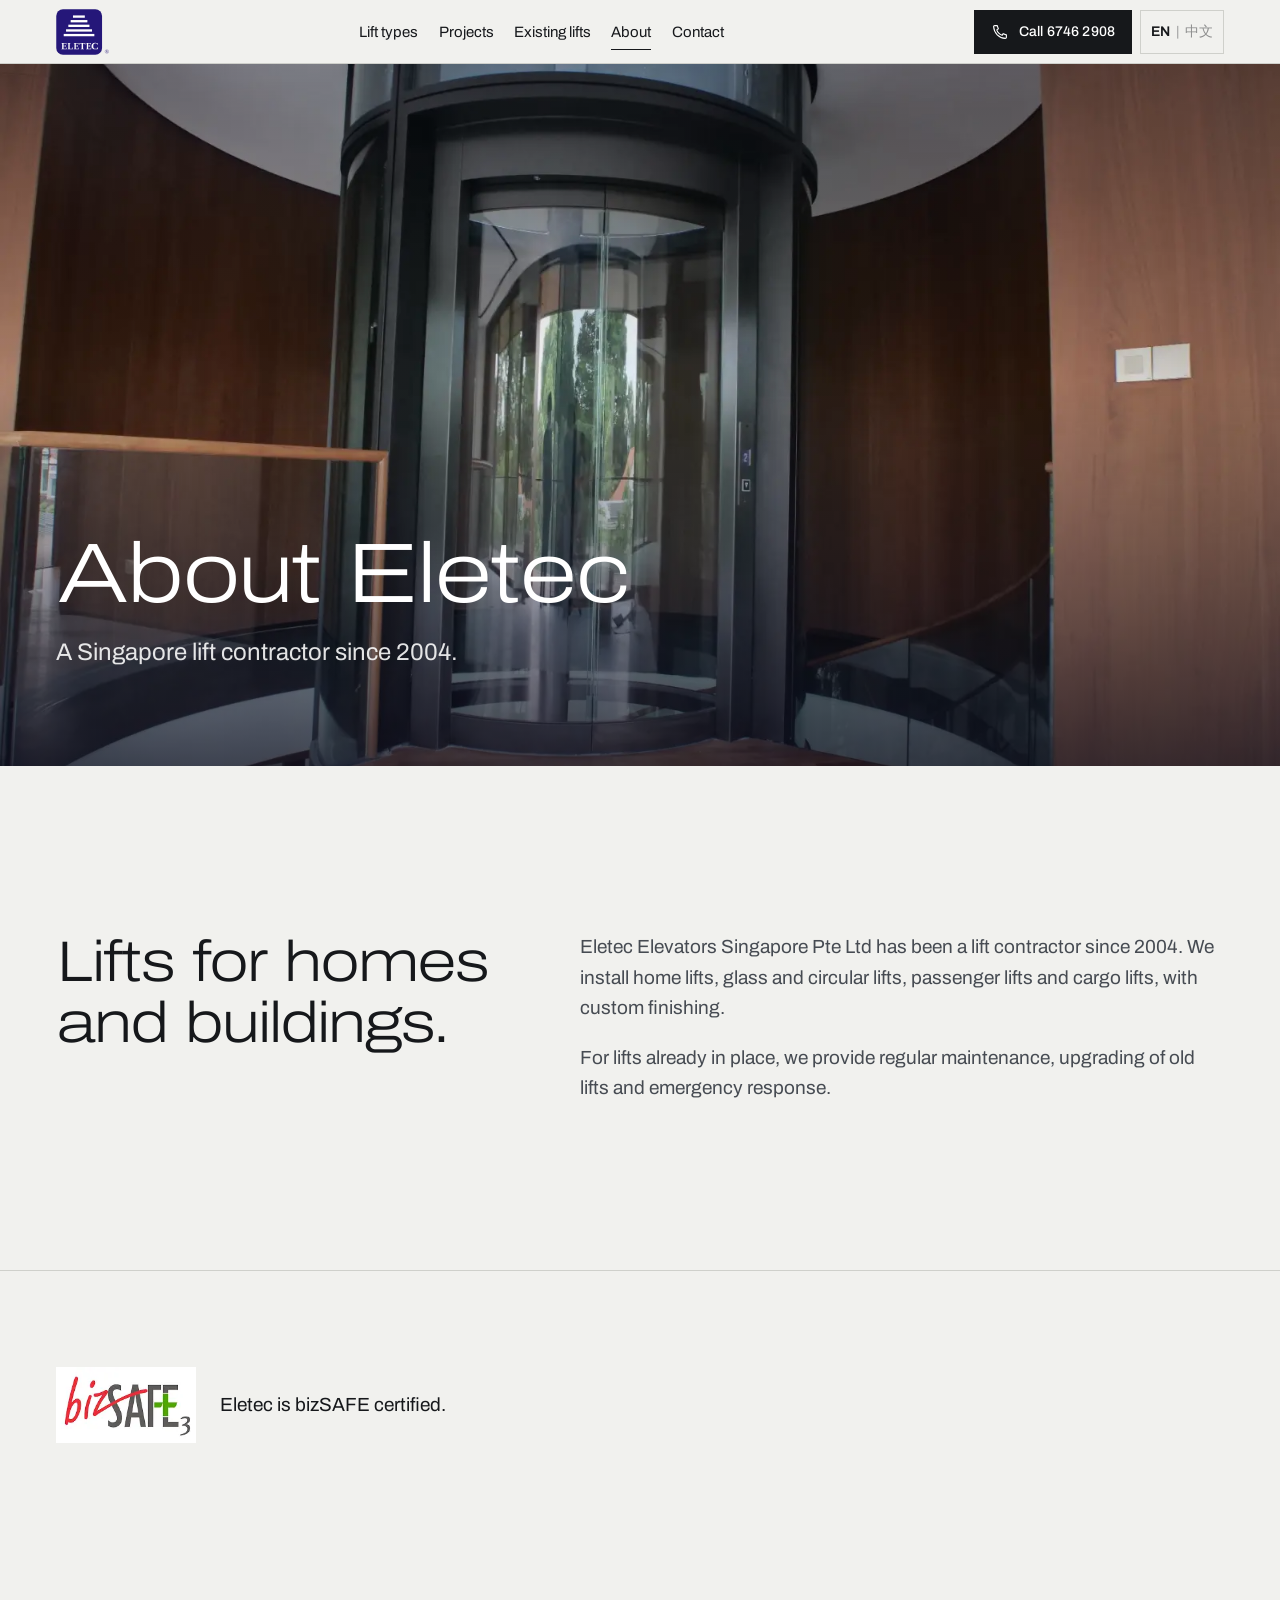
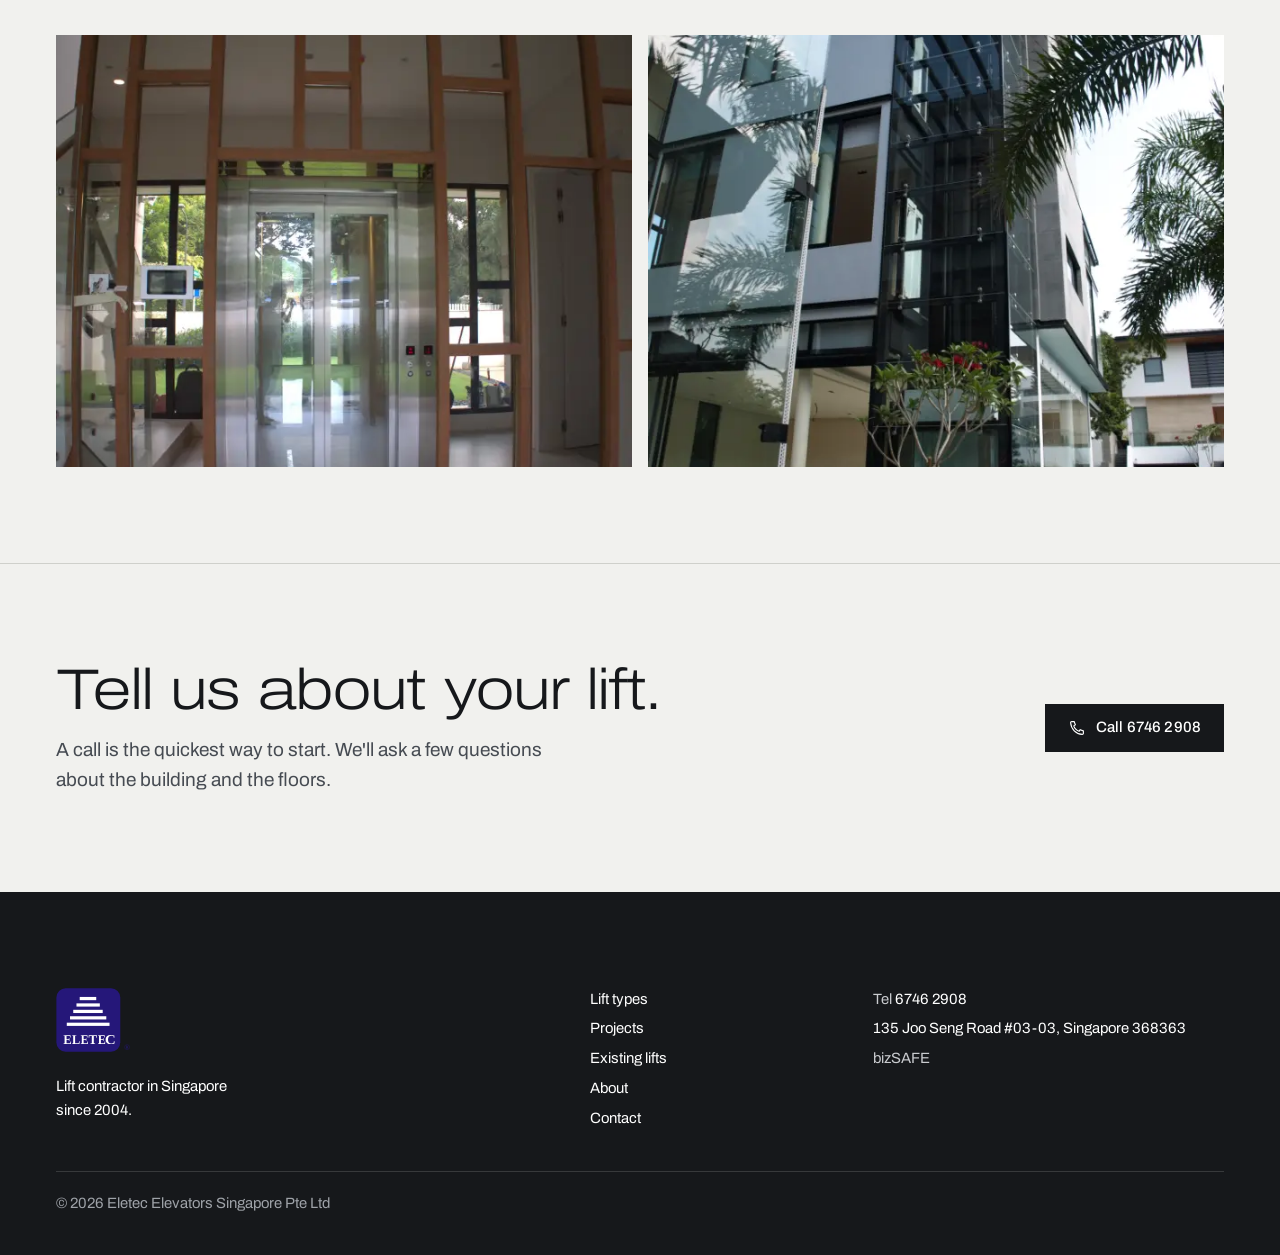
==== commit 1efabd9c: "Update Eletec preview: confirmed facts only, lift-type sections, existing-lifts page, fit form - Rem" ====
--- a/about.html
+++ b/about.html
@@ -3,14 +3,14 @@
 <head>
 <meta charset="utf-8">
 <meta name="viewport" content="width=device-width, initial-scale=1, viewport-fit=cover">
-<title>About Eletec Elevators Singapore | Since 2004</title>
-<meta name="description" content="Eletec Elevators Singapore Pte Ltd has supplied and installed premium home lifts since 2004. BCA ME09 L3, RW02A and RW02B registered; bizSAFE Level 3.">
+<title>About Eletec Elevators Singapore | Lift contractor since 2004</title>
+<meta name="description" content="Eletec Elevators Singapore Pte Ltd: lift contractor since 2004. Home, glass and circular, passenger and cargo lifts. bizSAFE.">
 <meta name="robots" content="noindex, nofollow">
 <link rel="canonical" href="https://eletec.com.sg/about.html">
 <meta property="og:type" content="website">
 <meta property="og:site_name" content="Eletec Elevators Singapore">
-<meta property="og:title" content="About Eletec Elevators Singapore | Since 2004">
-<meta property="og:description" content="Eletec Elevators Singapore Pte Ltd has supplied and installed premium home lifts since 2004. BCA ME09 L3, RW02A and RW02B registered; bizSAFE Level 3.">
+<meta property="og:title" content="About Eletec Elevators Singapore | Lift contractor since 2004">
+<meta property="og:description" content="Eletec Elevators Singapore Pte Ltd: lift contractor since 2004. Home, glass and circular, passenger and cargo lifts. bizSAFE.">
 <meta property="og:image" content="https://eletec.com.sg/img/og-eletec.jpg">
 <meta property="og:image:width" content="1200"><meta property="og:image:height" content="630">
 <meta name="twitter:card" content="summary_large_image">
@@ -19,18 +19,18 @@
 <link rel="apple-touch-icon" href="img/eletec-touch-180.png">
 <link rel="preload" href="fonts/archivo-wdth-latin.woff2" as="font" type="font/woff2" crossorigin>
 <link rel="stylesheet" href="css/site.css">
-<script type="application/ld+json">{"@context":"https://schema.org","@type":"HomeAndConstructionBusiness","name":"ELETEC Elevators Singapore Pte Ltd","url":"https://eletec.com.sg/","telephone":"+65 6746 2908","faxNumber":"+65 6746 2069","foundingDate":"2004","image":"https://eletec.com.sg/img/og-eletec.jpg","address":{"@type":"PostalAddress","streetAddress":"135 Joo Seng Road #03-03, Kimly Building","addressLocality":"Singapore","postalCode":"368363","addressCountry":"SG"},"areaServed":"Singapore","description":"Lift supply, installation, maintenance and modernisation in Singapore since 2004: home lifts, glass and circular lifts, passenger and cargo lifts."}</script>
-<meta name="x-zh-title" content="关于 Eletec Elevators Singapore｜始于2004年"><meta name="x-zh-description" content="Eletec Elevators Singapore Pte Ltd 自2004年起供应及安装高端家用电梯。持有 BCA ME09 L3、RW02A 和 RW02B 注册；bizSAFE 第3级。">
+<script type="application/ld+json">{"@context":"https://schema.org","@type":"HomeAndConstructionBusiness","name":"Eletec Elevators Singapore Pte Ltd","url":"https://eletec.com.sg/","telephone":"+65 6746 2908","foundingDate":"2004","image":"https://eletec.com.sg/img/og-eletec.jpg","address":{"@type":"PostalAddress","streetAddress":"135 Joo Seng Road #03-03","addressLocality":"Singapore","postalCode":"368363","addressCountry":"SG"},"areaServed":"Singapore","description":"Lift contractor in Singapore since 2004: home lifts, glass and circular lifts, passenger and cargo lifts. New installation, upgrading, maintenance and emergency response."}</script>
+<meta name="x-zh-title" content="关于 Eletec Elevators Singapore｜自2004年起的电梯承包商"><meta name="x-zh-description" content="Eletec Elevators Singapore Pte Ltd：自2004年起的电梯承包商。家用、玻璃及圆形、客梯和货梯。bizSAFE。">
 <script>try{if(localStorage.getItem('eletec-lang')==='zh'){var h=document.documentElement;h.lang='zh-Hans';var t=document.querySelector('title');t.setAttribute('data-en',t.textContent);t.textContent=document.querySelector('meta[name=x-zh-title]').content;}}catch(e){}</script>
 </head>
 <body>
 <a class="skip" href="#main"><span class="l-en">Skip to content</span><span class="l-zh" lang="zh-Hans">跳到正文</span></a>
-<header class="site-header" data-tone="light">
+<header class="site-header">
   <div class="wrap">
-    <a class="brand" href="index.html" aria-label="Eletec home" data-zh-aria-label="Eletec 首页"><img class="brand__logo" src="img/eletec-logo.svg" width="206" height="179" alt=""></a>
-    <nav class="nav" aria-label="Main" data-zh-aria-label="主导航"><ul><li><a href="home-lifts.html"><span class="l-en">Home lifts</span><span class="l-zh" lang="zh-Hans">家用电梯</span></a></li><li><a href="commercial-cargo.html"><span class="l-en">Commercial &amp; cargo</span><span class="l-zh" lang="zh-Hans">商用与货运电梯</span></a></li><li><a href="maintenance.html"><span class="l-en">Maintenance</span><span class="l-zh" lang="zh-Hans">维修保养</span></a></li><li><a href="modernisation.html"><span class="l-en">Modernisation</span><span class="l-zh" lang="zh-Hans">电梯翻新</span></a></li><li><a href="projects.html"><span class="l-en">Projects</span><span class="l-zh" lang="zh-Hans">项目案例</span></a></li><li><a href="about.html" aria-current="page"><span class="l-en">About</span><span class="l-zh" lang="zh-Hans">关于我们</span></a></li><li><a href="contact.html"><span class="l-en">Contact</span><span class="l-zh" lang="zh-Hans">联系我们</span></a></li></ul></nav>
+    <a class="brand" href="index.html"><img class="brand__logo" src="img/eletec-logo.svg" width="206" height="179" alt="Eletec home" data-zh-alt="Eletec 首页"></a>
+    <nav class="nav" aria-label="Main" data-zh-aria-label="主导航"><ul><li><a href="index.html#types"><span class="l-en">Lift types</span><span class="l-zh" lang="zh-Hans">电梯类型</span></a></li><li><a href="projects.html"><span class="l-en">Projects</span><span class="l-zh" lang="zh-Hans">项目案例</span></a></li><li><a href="existing-lifts.html"><span class="l-en">Existing lifts</span><span class="l-zh" lang="zh-Hans">现有电梯</span></a></li><li><a href="about.html" aria-current="page"><span class="l-en">About</span><span class="l-zh" lang="zh-Hans">关于我们</span></a></li><li><a href="contact.html"><span class="l-en">Contact</span><span class="l-zh" lang="zh-Hans">联系我们</span></a></li></ul></nav>
     <div class="header-actions">
-      <a class="btn btn--ghost btn--sm header-wa" href="contact.html#whatsapp" data-wa><svg viewBox="0 0 24 24" fill="none" stroke="currentColor" stroke-width="1.5" aria-hidden="true"><path d="M4 20l1.2-4A8.5 8.5 0 1 1 8.3 19Z"/><path d="M9 8.6c0 3.3 2.7 6.4 6.3 6.4l.9-1.6-1.9-.9-.8.8a4.5 4.5 0 0 1-2.4-2.4l.8-.8-.9-1.9Z"/></svg>WhatsApp <small><span class="l-en">TBC</span><span class="l-zh" lang="zh-Hans">待定</span></small></a>
+      <a class="btn btn--ghost btn--sm header-wa" href="#" data-wa hidden><svg viewBox="0 0 24 24" fill="none" stroke="currentColor" stroke-width="1.5" aria-hidden="true"><path d="M4 20l1.2-4A8.5 8.5 0 1 1 8.3 19Z"/><path d="M9 8.6c0 3.3 2.7 6.4 6.3 6.4l.9-1.6-1.9-.9-.8.8a4.5 4.5 0 0 1-2.4-2.4l.8-.8-.9-1.9Z"/></svg>WhatsApp</a>
       <a class="btn btn--solid btn--sm header-call" href="tel:+6567462908"><svg viewBox="0 0 24 24" fill="none" stroke="currentColor" stroke-width="1.5" aria-hidden="true"><path d="M5 3.5h3.2l1.6 4.3-2.1 1.4a11 11 0 0 0 7.1 7.1l1.4-2.1 4.3 1.6V19a1.5 1.5 0 0 1-1.6 1.5A16.5 16.5 0 0 1 3.5 5.1 1.5 1.5 0 0 1 5 3.5Z"/></svg><span class="l-en">Call 6746 2908</span><span class="l-zh" lang="zh-Hans">致电 6746 2908</span></a>
       <button class="lang-toggle" type="button" data-lang-toggle aria-label="Language / 语言"><span class="lt-en">EN</span><span class="lt-sep" aria-hidden="true">|</span><span class="lt-zh" lang="zh-Hans">中文</span></button>
       <button class="menu-btn" type="button" data-menu-open aria-expanded="false" aria-controls="menu"><i></i><span class="l-en">Menu</span><span class="l-zh" lang="zh-Hans">菜单</span></button>
@@ -38,63 +38,55 @@
   </div>
 </header>
 <div class="menu on-dark" id="menu" data-open="false" aria-label="Menu" data-zh-aria-label="菜单">
-  <div class="menu__top"><a class="brand" href="index.html"><img class="brand__logo" src="img/eletec-logo.svg" width="206" height="179" alt="ELETEC"></a><button class="menu-btn" type="button" data-menu-close><span class="l-en">Close</span><span class="l-zh" lang="zh-Hans">关闭</span></button></div>
-  <nav aria-label="Menu" data-zh-aria-label="菜单"><ul><li><a class="menu__link" href="index.html"><span class="l-en">Home</span><span class="l-zh" lang="zh-Hans">首页</span><svg viewBox="0 0 24 24" fill="none" stroke="currentColor" stroke-width="1.5" aria-hidden="true"><path d="M4 12h15M13 6l6 6-6 6"/></svg></a></li><li><a class="menu__link" href="home-lifts.html"><span class="l-en">Home lifts</span><span class="l-zh" lang="zh-Hans">家用电梯</span><svg viewBox="0 0 24 24" fill="none" stroke="currentColor" stroke-width="1.5" aria-hidden="true"><path d="M4 12h15M13 6l6 6-6 6"/></svg></a></li><li><a class="menu__link" href="commercial-cargo.html"><span class="l-en">Commercial &amp; cargo</span><span class="l-zh" lang="zh-Hans">商用与货运电梯</span><svg viewBox="0 0 24 24" fill="none" stroke="currentColor" stroke-width="1.5" aria-hidden="true"><path d="M4 12h15M13 6l6 6-6 6"/></svg></a></li><li><a class="menu__link" href="maintenance.html"><span class="l-en">Maintenance</span><span class="l-zh" lang="zh-Hans">维修保养</span><svg viewBox="0 0 24 24" fill="none" stroke="currentColor" stroke-width="1.5" aria-hidden="true"><path d="M4 12h15M13 6l6 6-6 6"/></svg></a></li><li><a class="menu__link" href="modernisation.html"><span class="l-en">Modernisation</span><span class="l-zh" lang="zh-Hans">电梯翻新</span><svg viewBox="0 0 24 24" fill="none" stroke="currentColor" stroke-width="1.5" aria-hidden="true"><path d="M4 12h15M13 6l6 6-6 6"/></svg></a></li><li><a class="menu__link" href="projects.html"><span class="l-en">Projects</span><span class="l-zh" lang="zh-Hans">项目案例</span><svg viewBox="0 0 24 24" fill="none" stroke="currentColor" stroke-width="1.5" aria-hidden="true"><path d="M4 12h15M13 6l6 6-6 6"/></svg></a></li><li><a class="menu__link" href="about.html" aria-current="page"><span class="l-en">About</span><span class="l-zh" lang="zh-Hans">关于我们</span><svg viewBox="0 0 24 24" fill="none" stroke="currentColor" stroke-width="1.5" aria-hidden="true"><path d="M4 12h15M13 6l6 6-6 6"/></svg></a></li><li><a class="menu__link" href="contact.html"><span class="l-en">Contact</span><span class="l-zh" lang="zh-Hans">联系我们</span><svg viewBox="0 0 24 24" fill="none" stroke="currentColor" stroke-width="1.5" aria-hidden="true"><path d="M4 12h15M13 6l6 6-6 6"/></svg></a></li></ul></nav>
+  <div class="menu__top"><a class="brand" href="index.html"><img class="brand__logo" src="img/eletec-logo.svg" width="206" height="179" alt="Eletec home" data-zh-alt="Eletec 首页"></a><button class="menu-btn" type="button" data-menu-close><span class="l-en">Close</span><span class="l-zh" lang="zh-Hans">关闭</span></button></div>
+  <nav aria-label="Menu" data-zh-aria-label="菜单"><ul><li><a class="menu__link" href="index.html"><span class="l-en">Home</span><span class="l-zh" lang="zh-Hans">首页</span><svg viewBox="0 0 24 24" fill="none" stroke="currentColor" stroke-width="1.5" aria-hidden="true"><path d="M4 12h15M13 6l6 6-6 6"/></svg></a></li><li><a class="menu__link" href="index.html#types"><span class="l-en">Lift types</span><span class="l-zh" lang="zh-Hans">电梯类型</span><svg viewBox="0 0 24 24" fill="none" stroke="currentColor" stroke-width="1.5" aria-hidden="true"><path d="M4 12h15M13 6l6 6-6 6"/></svg></a></li><li><a class="menu__link" href="projects.html"><span class="l-en">Projects</span><span class="l-zh" lang="zh-Hans">项目案例</span><svg viewBox="0 0 24 24" fill="none" stroke="currentColor" stroke-width="1.5" aria-hidden="true"><path d="M4 12h15M13 6l6 6-6 6"/></svg></a></li><li><a class="menu__link" href="existing-lifts.html"><span class="l-en">Existing lifts</span><span class="l-zh" lang="zh-Hans">现有电梯</span><svg viewBox="0 0 24 24" fill="none" stroke="currentColor" stroke-width="1.5" aria-hidden="true"><path d="M4 12h15M13 6l6 6-6 6"/></svg></a></li><li><a class="menu__link" href="about.html" aria-current="page"><span class="l-en">About</span><span class="l-zh" lang="zh-Hans">关于我们</span><svg viewBox="0 0 24 24" fill="none" stroke="currentColor" stroke-width="1.5" aria-hidden="true"><path d="M4 12h15M13 6l6 6-6 6"/></svg></a></li><li><a class="menu__link" href="contact.html"><span class="l-en">Contact</span><span class="l-zh" lang="zh-Hans">联系我们</span><svg viewBox="0 0 24 24" fill="none" stroke="currentColor" stroke-width="1.5" aria-hidden="true"><path d="M4 12h15M13 6l6 6-6 6"/></svg></a></li></ul></nav>
   <div class="menu__foot">
     <a class="btn btn--light" href="tel:+6567462908"><svg viewBox="0 0 24 24" fill="none" stroke="currentColor" stroke-width="1.5" aria-hidden="true"><path d="M5 3.5h3.2l1.6 4.3-2.1 1.4a11 11 0 0 0 7.1 7.1l1.4-2.1 4.3 1.6V19a1.5 1.5 0 0 1-1.6 1.5A16.5 16.5 0 0 1 3.5 5.1 1.5 1.5 0 0 1 5 3.5Z"/></svg><span class="l-en">Call 6746 2908</span><span class="l-zh" lang="zh-Hans">致电 6746 2908</span></a>
-    <a class="btn btn--ghost" href="contact.html#whatsapp" data-wa><svg viewBox="0 0 24 24" fill="none" stroke="currentColor" stroke-width="1.5" aria-hidden="true"><path d="M4 20l1.2-4A8.5 8.5 0 1 1 8.3 19Z"/><path d="M9 8.6c0 3.3 2.7 6.4 6.3 6.4l.9-1.6-1.9-.9-.8.8a4.5 4.5 0 0 1-2.4-2.4l.8-.8-.9-1.9Z"/></svg>WhatsApp <small><span class="l-en">(number to be confirmed)</span><span class="l-zh" lang="zh-Hans">（号码待定）</span></small></a>
+    <a class="btn btn--ghost" href="#" data-wa hidden><svg viewBox="0 0 24 24" fill="none" stroke="currentColor" stroke-width="1.5" aria-hidden="true"><path d="M4 20l1.2-4A8.5 8.5 0 1 1 8.3 19Z"/><path d="M9 8.6c0 3.3 2.7 6.4 6.3 6.4l.9-1.6-1.9-.9-.8.8a4.5 4.5 0 0 1-2.4-2.4l.8-.8-.9-1.9Z"/></svg>WhatsApp</a>
   </div>
 </div>
 <main id="main"><section class="page-hero">
-  <img src="img/circular-attic-1080.webp" srcset="img/circular-attic-640.webp 640w, img/circular-attic-1080.webp 1080w, img/circular-attic-1600.webp 1600w, img/circular-attic-2200.webp 2200w, img/circular-attic-2880.webp 2880w" sizes="100vw" width="1080" height="810" alt="A circular glass lift at the top floor of a house" data-zh-alt="房屋顶层的圆形玻璃电梯" fetchpriority="high" decoding="async">
-  <div class="page-hero__copy wrap"><h1 class="display"><span class="l-en">About Eletec</span><span class="l-zh" lang="zh-Hans">关于 Eletec</span></h1><p><span class="l-en">A Singapore lift company since 2004, known for premium home lifts.</span><span class="l-zh" lang="zh-Hans">自2004年起扎根新加坡的电梯公司，以高端家用电梯见长。</span></p></div>
+  <img src="img/circular-attic-640.webp" srcset="img/circular-attic-400.webp 400w, img/circular-attic-640.webp 640w, img/circular-attic-1080.webp 1080w, img/circular-attic-1600.webp 1600w, img/circular-attic-2200.webp 2200w, img/circular-attic-2880.webp 2880w" sizes="100vw" width="640" height="480" alt="A circular glass lift at the top floor of a house" data-zh-alt="房屋顶层的圆形玻璃电梯" fetchpriority="high" decoding="async">
+  <div class="page-hero__copy wrap"><h1 class="display"><span class="l-en">About Eletec</span><span class="l-zh" lang="zh-Hans">关于 Eletec</span></h1><p><span class="l-en">A Singapore lift contractor since 2004.</span><span class="l-zh" lang="zh-Hans">自2004年起的新加坡电梯承包商。</span></p></div>
 </section>
 <section class="section"><div class="wrap split">
-  <h2 class="display"><span class="l-en">Lifts made to fit the building.</span><span class="l-zh" lang="zh-Hans">按建筑量身打造的电梯。</span></h2>
-  <div class="prose"><p><span class="l-en">Established in 2004, ELETEC Elevators Singapore Pte Ltd has been a pioneer in the supply and installation of premium home lifts. We combine cost leadership with product and service differentiation: well-priced lifts, made to order and properly looked after.</span><span class="l-zh" lang="zh-Hans">ELETEC Elevators Singapore Pte Ltd 成立于2004年，是高端家用电梯供应与安装的先行者。我们兼顾成本优势与产品、服务的差异化：价格合理、按需定制，并有完善的售后保养。</span></p><p><span class="l-en">We work closely with designers and architects on bespoke lifts, and we source through ODM and OEM partners in China, Taiwan and Europe, including Fermator doors from Spain.</span><span class="l-zh" lang="zh-Hans">我们与设计师和建筑师紧密合作定制电梯，并通过中国、台湾和欧洲的 ODM 与 OEM 合作伙伴采购，包括来自西班牙的 Fermator 电梯门。</span></p></div>
+  <h2 class="display"><span class="l-en">Lifts for homes and buildings.</span><span class="l-zh" lang="zh-Hans">为住宅和建筑而设的电梯。</span></h2>
+  <div class="prose"><p><span class="l-en">Eletec Elevators Singapore Pte Ltd has been a lift contractor since 2004. We install home lifts, glass and circular lifts, passenger lifts and cargo lifts, with custom finishing.</span><span class="l-zh" lang="zh-Hans">Eletec Elevators Singapore Pte Ltd 自2004年起从事电梯承包。我们安装家用电梯、玻璃及圆形电梯、客梯和货梯，并提供定制装饰。</span></p><p><span class="l-en">For lifts already in place, we provide regular maintenance, upgrading of old lifts and emergency response.</span><span class="l-zh" lang="zh-Hans">对于已有的电梯，我们提供定期保养、旧电梯翻新和紧急响应。</span></p></div>
 </div></section>
-<section class="section--tight"><div class="wrap">
-  <h2 class="display h-m" style="margin-bottom:24px"><span class="l-en">Licences and registrations</span><span class="l-zh" lang="zh-Hans">执照与注册</span></h2>
-  <dl class="plate">
-    <div><dt>BCA ME09 · L3</dt><dd><span class="l-en">Lift and escalator installation, tendering limit S$5 million</span><span class="l-zh" lang="zh-Hans">电梯及扶梯安装，投标上限500万新元</span></dd></div>
-    <div><dt>BCA RW02A</dt><dd><span class="l-en">Registered lift installation contractor</span><span class="l-zh" lang="zh-Hans">BCA 注册电梯安装承包商</span></dd></div>
-    <div><dt>BCA RW02B</dt><dd><span class="l-en">Registered lift maintenance contractor</span><span class="l-zh" lang="zh-Hans">BCA 注册电梯维修保养承包商</span></dd></div>
-    <div><dt>bizSAFE 3</dt><dd><span class="l-en">Workplace safety and health, Level 3</span><span class="l-zh" lang="zh-Hans">工作场所安全与卫生，第3级</span></dd></div>
-  </dl>
-  <img src="img/bizsafe-3-216.webp" width="216" height="118" alt="bizSAFE Level 3 logo" data-zh-alt="bizSAFE 第3级标志" loading="lazy" style="margin-top:32px;width:140px;height:auto">
+<section class="section--tight rule"><div class="wrap about-cert">
+  <img src="img/bizsafe-3-216.webp" width="216" height="118" alt="bizSAFE logo" data-zh-alt="bizSAFE 标志" loading="lazy">
+  <p><span class="l-en">Eletec is bizSAFE certified.</span><span class="l-zh" lang="zh-Hans">Eletec 已获得 bizSAFE 认证。</span></p>
 </div></section>
-<section class="section"><div class="wrap gallery">
-  <figure class="half"><img src="img/timber-frame-1080.webp" srcset="img/timber-frame-640.webp 640w, img/timber-frame-1080.webp 1080w, img/timber-frame-1600.webp 1600w" sizes="50vw" width="1080" height="1441" alt="A home lift inside a timber frame" data-zh-alt="木框中的家用电梯" loading="lazy" decoding="async"></figure>
-  <figure class="half"><img src="img/glass-villa-1080.webp" srcset="img/glass-villa-640.webp 640w, img/glass-villa-1080.webp 1080w, img/glass-villa-1600.webp 1600w" sizes="50vw" width="1080" height="1440" alt="A glass lift on the outside of a house" data-zh-alt="房屋外墙的玻璃电梯" loading="lazy" decoding="async"></figure>
+<section class="section--tight"><div class="wrap gallery">
+  <figure class="half"><img src="img/timber-frame-640.webp" srcset="img/timber-frame-400.webp 400w, img/timber-frame-640.webp 640w, img/timber-frame-1080.webp 1080w, img/timber-frame-1600.webp 1600w" sizes="(min-width: 1360px) 620px, 46vw" width="640" height="854" alt="A home lift inside a timber frame" data-zh-alt="木框中的家用电梯" loading="lazy" decoding="async"></figure>
+  <figure class="half"><img src="img/glass-villa-640.webp" srcset="img/glass-villa-400.webp 400w, img/glass-villa-640.webp 640w, img/glass-villa-1080.webp 1080w, img/glass-villa-1600.webp 1600w" sizes="(min-width: 1360px) 620px, 46vw" width="640" height="853" alt="A glass lift shaft on the outside of a house" data-zh-alt="住宅外侧的玻璃电梯井" loading="lazy" decoding="async"></figure>
 </div></section>
 <section class="section--tight rule"><div class="wrap cta-band">
-  <div><h2 class="display"><span class="l-en">Tell us about the building and the floors.</span><span class="l-zh" lang="zh-Hans">说说您的房子和楼层。</span></h2><p class="muted" style="margin-top:14px;max-width:46ch"><span class="l-en">A call is the quickest start. We'll ask a few questions and arrange a site visit.</span><span class="l-zh" lang="zh-Hans">打个电话是最快的开始。我们会先了解几个问题，再安排上门勘察。</span></p></div>
-  <div class="actions"><a class="btn btn--solid" href="tel:+6567462908"><svg viewBox="0 0 24 24" fill="none" stroke="currentColor" stroke-width="1.5" aria-hidden="true"><path d="M5 3.5h3.2l1.6 4.3-2.1 1.4a11 11 0 0 0 7.1 7.1l1.4-2.1 4.3 1.6V19a1.5 1.5 0 0 1-1.6 1.5A16.5 16.5 0 0 1 3.5 5.1 1.5 1.5 0 0 1 5 3.5Z"/></svg><span class="l-en">Call 6746 2908</span><span class="l-zh" lang="zh-Hans">致电 6746 2908</span></a><a class="btn btn--ghost" href="contact.html"><span class="l-en">Contact details</span><span class="l-zh" lang="zh-Hans">联系方式</span></a></div>
+  <div><h2 class="display"><span class="l-en">Tell us about your lift.</span><span class="l-zh" lang="zh-Hans">告诉我们您的电梯情况。</span></h2><p class="muted" style="margin-top:14px;max-width:46ch"><span class="l-en">A call is the quickest way to start. We'll ask a few questions about the building and the floors.</span><span class="l-zh" lang="zh-Hans">打个电话是最快的开始方式。我们会了解一下建筑和楼层的情况。</span></p></div>
+  <div class="actions"><a class="btn btn--solid" href="tel:+6567462908"><svg viewBox="0 0 24 24" fill="none" stroke="currentColor" stroke-width="1.5" aria-hidden="true"><path d="M5 3.5h3.2l1.6 4.3-2.1 1.4a11 11 0 0 0 7.1 7.1l1.4-2.1 4.3 1.6V19a1.5 1.5 0 0 1-1.6 1.5A16.5 16.5 0 0 1 3.5 5.1 1.5 1.5 0 0 1 5 3.5Z"/></svg><span class="l-en">Call 6746 2908</span><span class="l-zh" lang="zh-Hans">致电 6746 2908</span></a><a class="btn btn--ghost" href="#" data-wa hidden><svg viewBox="0 0 24 24" fill="none" stroke="currentColor" stroke-width="1.5" aria-hidden="true"><path d="M4 20l1.2-4A8.5 8.5 0 1 1 8.3 19Z"/><path d="M9 8.6c0 3.3 2.7 6.4 6.3 6.4l.9-1.6-1.9-.9-.8.8a4.5 4.5 0 0 1-2.4-2.4l.8-.8-.9-1.9Z"/></svg>WhatsApp</a></div>
 </div></section>
 </main><footer class="site-footer on-dark">
   <div class="wrap">
     <div class="foot">
       <div>
-        <a class="brand brand--foot" href="index.html"><img class="brand__logo" src="img/eletec-logo.svg" width="206" height="179" alt="ELETEC"></a>
-        <h2 style="margin-top:20px"><span class="l-en">Lifts for Singapore homes and buildings, since 2004.</span><span class="l-zh" lang="zh-Hans">自2004年起，为新加坡住宅与楼宇提供电梯。</span></h2>
+        <a class="brand brand--foot" href="index.html"><img class="brand__logo" src="img/eletec-logo.svg" width="206" height="179" alt="Eletec home" data-zh-alt="Eletec 首页"></a>
+        <p class="foot__tag"><span class="l-en">Lift contractor in Singapore since 2004.</span><span class="l-zh" lang="zh-Hans">自2004年起的新加坡电梯承包商。</span></p>
       </div>
-      <div><ul><li><a href="home-lifts.html"><span class="l-en">Home lifts</span><span class="l-zh" lang="zh-Hans">家用电梯</span></a></li><li><a href="commercial-cargo.html"><span class="l-en">Commercial &amp; cargo</span><span class="l-zh" lang="zh-Hans">商用与货运电梯</span></a></li><li><a href="maintenance.html"><span class="l-en">Maintenance</span><span class="l-zh" lang="zh-Hans">维修保养</span></a></li><li><a href="modernisation.html"><span class="l-en">Modernisation</span><span class="l-zh" lang="zh-Hans">电梯翻新</span></a></li></ul></div>
-      <div><ul><li><a href="projects.html"><span class="l-en">Projects</span><span class="l-zh" lang="zh-Hans">项目案例</span></a></li><li><a href="about.html"><span class="l-en">About</span><span class="l-zh" lang="zh-Hans">关于我们</span></a></li><li><a href="contact.html"><span class="l-en">Contact</span><span class="l-zh" lang="zh-Hans">联系我们</span></a></li></ul></div>
+      <div><ul><li><a href="index.html#types"><span class="l-en">Lift types</span><span class="l-zh" lang="zh-Hans">电梯类型</span></a></li><li><a href="projects.html"><span class="l-en">Projects</span><span class="l-zh" lang="zh-Hans">项目案例</span></a></li><li><a href="existing-lifts.html"><span class="l-en">Existing lifts</span><span class="l-zh" lang="zh-Hans">现有电梯</span></a></li><li><a href="about.html"><span class="l-en">About</span><span class="l-zh" lang="zh-Hans">关于我们</span></a></li><li><a href="contact.html"><span class="l-en">Contact</span><span class="l-zh" lang="zh-Hans">联系我们</span></a></li></ul></div>
       <div>
         <ul>
-          <li><span class="l-en">Tel</span><span class="l-zh" lang="zh-Hans">电话</span> <a href="tel:+6567462908">6746 2908</a> <span class="l-en">(24/7 emergency)</span><span class="l-zh" lang="zh-Hans">（24小时紧急服务）</span></li>
-          <li><span class="l-en">Fax 6746 2069</span><span class="l-zh" lang="zh-Hans">传真 6746 2069</span></li>
-          <li><a href="https://www.google.com/maps/search/?api=1&query=135+Joo+Seng+Road+Singapore+368363" rel="noopener">135 Joo Seng Road #03-03, Kimly Building, Singapore 368363</a></li>
-          <li><span class="l-en">BCA ME09 (L3) · RW02A · RW02B · bizSAFE Level 3</span><span class="l-zh" lang="zh-Hans">BCA ME09 (L3) · RW02A · RW02B · bizSAFE 第3级</span></li>
+          <li><span class="l-en">Tel</span><span class="l-zh" lang="zh-Hans">电话</span> <a href="tel:+6567462908">6746 2908</a></li>
+          <li><a href="https://www.google.com/maps/search/?api=1&query=135+Joo+Seng+Road+Singapore+368363" rel="noopener">135 Joo Seng Road #03-03, Singapore 368363</a></li>
+          <li>bizSAFE</li>
         </ul>
       </div>
     </div>
-    <div class="foot__base"><span>© 2026 ELETEC Elevators Singapore Pte Ltd</span><span><span class="l-en">Free preview by Darren Lee</span><span class="l-zh" lang="zh-Hans">Free preview by Darren Lee（免费样本网页）</span></span></div>
+    <div class="foot__base"><span>© 2026 Eletec Elevators Singapore Pte Ltd</span></div>
   </div>
 </footer>
 <nav class="callbar" aria-label="Quick contact" data-zh-aria-label="快速联系">
-  <a class="cb-call" href="tel:+6567462908"><svg viewBox="0 0 24 24" fill="none" stroke="currentColor" stroke-width="1.5" aria-hidden="true"><path d="M5 3.5h3.2l1.6 4.3-2.1 1.4a11 11 0 0 0 7.1 7.1l1.4-2.1 4.3 1.6V19a1.5 1.5 0 0 1-1.6 1.5A16.5 16.5 0 0 1 3.5 5.1 1.5 1.5 0 0 1 5 3.5Z"/></svg><span class="l-en">Call now</span><span class="l-zh" lang="zh-Hans">立即致电</span></a>
-  <a class="cb-wa" href="contact.html#whatsapp" data-wa><svg viewBox="0 0 24 24" fill="none" stroke="currentColor" stroke-width="1.5" aria-hidden="true"><path d="M4 20l1.2-4A8.5 8.5 0 1 1 8.3 19Z"/><path d="M9 8.6c0 3.3 2.7 6.4 6.3 6.4l.9-1.6-1.9-.9-.8.8a4.5 4.5 0 0 1-2.4-2.4l.8-.8-.9-1.9Z"/></svg>WhatsApp <small><span class="l-en">TBC</span><span class="l-zh" lang="zh-Hans">待定</span></small></a>
+  <a class="cb-call" href="tel:+6567462908"><svg viewBox="0 0 24 24" fill="none" stroke="currentColor" stroke-width="1.5" aria-hidden="true"><path d="M5 3.5h3.2l1.6 4.3-2.1 1.4a11 11 0 0 0 7.1 7.1l1.4-2.1 4.3 1.6V19a1.5 1.5 0 0 1-1.6 1.5A16.5 16.5 0 0 1 3.5 5.1 1.5 1.5 0 0 1 5 3.5Z"/></svg><span class="l-en">Call 6746 2908</span><span class="l-zh" lang="zh-Hans">致电 6746 2908</span></a>
+  <a class="cb-wa" href="#" data-wa hidden><svg viewBox="0 0 24 24" fill="none" stroke="currentColor" stroke-width="1.5" aria-hidden="true"><path d="M4 20l1.2-4A8.5 8.5 0 1 1 8.3 19Z"/><path d="M9 8.6c0 3.3 2.7 6.4 6.3 6.4l.9-1.6-1.9-.9-.8.8a4.5 4.5 0 0 1-2.4-2.4l.8-.8-.9-1.9Z"/></svg>WhatsApp</a>
 </nav>
 <script src="config.js"></script>
 <script src="js/site.js" defer></script>
--- a/css/site.css
+++ b/css/site.css
@@ -43,6 +43,7 @@
 }
 
 *, *::before, *::after { box-sizing: border-box; }
+[hidden] { display: none !important; }
 html { -webkit-text-size-adjust: 100%; scroll-padding-top: calc(var(--header-h) + 16px); }
 body {
   margin: 0; background: var(--plaster); color: var(--ink);
@@ -136,18 +137,16 @@
 /* ---------- Call bar (phones) ---------- */
 .callbar {
   position: fixed; left: 0; right: 0; bottom: 0; z-index: 45;
-  display: grid; grid-template-columns: 1fr 1fr; gap: 1px; background: var(--rule);
+  display: flex; gap: 1px; background: var(--rule);
   padding-bottom: env(safe-area-inset-bottom); border-top: 1px solid var(--rule);
 }
 .callbar a, .callbar button {
-  display: flex; align-items: center; justify-content: center; gap: 10px; min-height: 56px;
+  flex: 1; display: flex; align-items: center; justify-content: center; gap: 10px; min-height: 56px;
   font: 500 16px var(--font); text-decoration: none; border: 0; cursor: pointer;
 }
 .callbar svg { width: 20px; height: 20px; }
 .callbar .cb-call { background: var(--ink); color: var(--white); }
 .callbar .cb-wa { background: var(--plaster); color: var(--ink); }
-.callbar .cb-wa[data-placeholder] { color: var(--ink-2); }
-.callbar .cb-wa small { font-size: var(--step--1); color: var(--ink-2); font-weight: 400; }
 @media (max-width: 1099px) { :root { --bar-h: calc(56px + env(safe-area-inset-bottom)); } }
 @media (min-width: 1100px) { .callbar { display: none; } }
 
@@ -156,23 +155,20 @@
 .hero > img { position: absolute; inset: 0; width: 100%; height: 100%; object-fit: cover; object-position: 50% 50%; }
 .hero::after { content: ""; position: absolute; inset: 0; background: linear-gradient(to top, rgba(8,8,22,.92) 0%, rgba(8,8,22,.78) 42%, rgba(8,8,22,.25) 70%, rgba(8,8,22,0) 85%); }
 .hero__copy { position: absolute; z-index: 1; left: 0; right: 0; bottom: 0; padding-bottom: calc(var(--space-5) + var(--bar-h)); }
-.hero__copy h1 { font-size: var(--step-4); max-width: 11ch; line-height: 1.02; }
+.hero__copy h1 { font-size: clamp(2.2rem, 1.4rem + 3.6vw, 4.6rem); max-width: 14ch; line-height: 1.04; }
 .hero__copy p { margin-top: 20px; max-width: 40ch; font-size: var(--step-1); line-height: 1.45; color: #fff; }
 .hero__actions { display: flex; gap: 10px; margin-top: 28px; }
 @media (max-width: 520px) { .hero__actions .btn { flex: 1; padding: 0 12px; } .hero__actions small { display: none; } }
 .hero__caption { display: none; }
-.hero__floor { display: none; }
 @media (min-width: 900px) {
   .hero { display: grid; grid-template-columns: 5fr 7fr; height: min(calc(100svh - var(--header-h)), 900px); background: var(--indigo); }
   .hero::after { content: none; }
   .hero > img { position: relative; grid-column: 2; grid-row: 1; height: 100%; border-left: 1px solid var(--steel); }
   .hero__copy { position: relative; grid-column: 1; grid-row: 1; display: flex; flex-direction: column; justify-content: flex-end; padding: var(--space-5) clamp(24px, 4vw, 64px) var(--space-5) var(--gutter); max-width: none; margin: 0; }
-  .hero__copy h1 { font-size: clamp(2.6rem, 1rem + 3.6vw, 5.6rem); }
+  .hero__copy h1 { font-size: clamp(2.4rem, 0.6rem + 3.2vw, 4.4rem); }
   .hero__copy p { color: var(--indigo-ink); }
-  .hero__floor { display: inline-grid; place-items: center; position: absolute; top: var(--space-4); left: var(--gutter); min-width: 2.4em; height: 2.4em; background: #07061a; color: var(--amber); font-weight: 500; font-variant-numeric: tabular-nums; box-shadow: inset 0 0 0 1px rgba(255,255,255,.12); }
   .hero__caption { display: block; position: absolute; z-index: 1; right: var(--gutter); bottom: 24px; font-size: var(--step--1); color: #fff; background: rgba(8,8,22,.72); padding: 6px 12px; }
 }
-.btn--wa-tbc { opacity: .9; }
 .btn small { font-weight: 400; font-size: var(--step--1); opacity: .8; }
 
 /* ---------- Sections ---------- */
@@ -188,6 +184,8 @@
 @media (min-width: 560px) { .plate > div { grid-template-columns: minmax(9rem, 40%) 1fr; gap: 16px; align-items: baseline; } }
 .plate dt { white-space: nowrap; }
 .plate dt { font-stretch: 118%; font-weight: 500; font-size: var(--step-1); letter-spacing: -0.01em; }
+.plate dd a { text-decoration: none; border-bottom: 1px solid var(--rule); }
+.plate__logo { width: 96px; height: auto; margin-top: 4px; }
 .plate dd { margin: 0; color: var(--ink-2); font-size: var(--step--1); line-height: 1.5; }
 @media (min-width: 900px) {
   .plate { grid-template-columns: repeat(3, 1fr); column-gap: 40px; }
@@ -201,25 +199,16 @@
 .floors__head p { color: var(--indigo-ink); max-width: 46ch; }
 .floors__grid { display: grid; gap: 16px; }
 .floor { margin: 0; display: flex; flex-direction: column; }
-.floor__media { aspect-ratio: 4 / 3; overflow: hidden; background: #07061a; flex: 1; }
+.floor__media { aspect-ratio: 4 / 3; overflow: hidden; background: #07061a; }
 .floor__media img { width: 100%; height: 100%; object-fit: cover; }
-.floor figcaption { display: flex; align-items: center; gap: 14px; padding-top: 14px; font-size: var(--step-1); font-weight: 500; letter-spacing: -0.005em; color: #fff; }
-.floor__n { display: inline-grid; place-items: center; min-width: 2em; height: 2em; font-size: var(--step-0); background: #07061a; color: var(--amber); font-weight: 500; font-variant-numeric: tabular-nums; box-shadow: inset 0 0 0 1px rgba(255,255,255,.12); }
 @media (min-width: 800px) {
   .floors__grid { grid-template-columns: 7fr 5fr; grid-template-rows: auto auto; gap: 24px 32px; }
   .floor--main { grid-row: 1 / span 2; }
-  .floor--main .floor__media { aspect-ratio: 4 / 5; }
-  .floor:not(.floor--main) .floor__media { aspect-ratio: 16 / 11; }
-}
-
-/* Editorial rows of lift types */
-.kinds { display: grid; gap: var(--space-6); }
-.kind { display: grid; gap: var(--space-3); }
-.kind__media { position: relative; overflow: hidden; background: var(--plaster-2); aspect-ratio: 4 / 5; }
-.kind__media img { width: 100%; height: 100%; object-fit: cover; }
-.kind__body h3 { font-size: var(--step-3); font-stretch: 112%; font-weight: 300; }
-.kind__body p { margin-top: 16px; color: var(--ink-2); max-width: 44ch; }
-.kind__body .link { margin-top: 22px; }
+  .floor--main .floor__media { aspect-ratio: auto; flex: 1; position: relative; min-height: 0; }
+  .floor--main .floor__media img { position: absolute; inset: 0; }
+  .floor:not(.floor--main) .floor__media { aspect-ratio: 4 / 3; }
+}
+
 .link { display: inline-flex; align-items: center; gap: 10px; font-weight: 500; text-decoration: none; min-height: 44px; border-bottom: 1px solid currentColor; }
 .link svg { width: 18px; height: 18px; }
 .link { transition: opacity .15s; }
@@ -234,19 +223,20 @@
   .kind--tall .kind__body { grid-column: 8 / span 4; }
 }
 
-/* Product line index */
-.lines__head { display: grid; gap: 18px; margin-bottom: var(--space-4); }
-.lines { list-style: none; margin: 0; padding: 0; border-top: 1px solid var(--ink); }
-.lines li { border-bottom: 1px solid var(--rule); }
-.lines .line { display: grid; grid-template-columns: 64px 1fr; align-items: center; gap: 18px; padding: 12px 0; }
-.line__thumb { width: 64px; height: 64px; object-fit: cover; background: var(--plaster-2); }
-.line__name { font-size: clamp(1.6rem, 1rem + 3vw, 3.4rem); font-stretch: 122%; font-weight: 300; letter-spacing: -0.03em; line-height: 1.1; }
-@media (min-width: 900px) {
-  .lines { columns: 2; column-gap: 56px; border-top: 0; }
-  .lines li { break-inside: avoid; }
-  .lines li:first-child, .lines li:nth-child(6) { border-top: 1px solid var(--ink); }
-  .lines .line { grid-template-columns: 1fr 72px; }
-  .line__thumb { order: 2; width: 72px; height: 72px; }
+/* Lift types: two large cards, then three */
+.types { display: grid; gap: var(--space-5) 32px; }
+.type { display: grid; align-content: start; gap: 12px; }
+.type__media { display: block; overflow: hidden; background: var(--plaster-2); aspect-ratio: 4 / 3; margin-bottom: 8px; }
+.type__media img { width: 100%; height: 100%; object-fit: cover; }
+.type h3 { font-size: var(--step-2); font-stretch: 112%; font-weight: 300; }
+.type p { color: var(--ink-2); max-width: 44ch; }
+.type .link { justify-self: start; }
+@media (min-width: 700px) { .types { grid-template-columns: repeat(2, 1fr); } }
+@media (min-width: 900px) {
+  .types { grid-template-columns: repeat(6, 1fr); }
+  .type { grid-column: span 2; }
+  .type--big { grid-column: span 3; }
+  .type--big .type__media { aspect-ratio: 3 / 2; }
 }
 
 /* Indigo field */
@@ -263,10 +253,9 @@
 .svc-list a:hover { opacity: .75; }
 .emergency { display: grid; gap: 16px; padding: 24px; background: var(--indigo-2); box-shadow: inset 0 0 0 1px rgba(255,255,255,.1); }
 .emergency strong { font-size: var(--step-1); font-weight: 500; color: var(--white); }
-.services__media { overflow: hidden; aspect-ratio: 4 / 3; }
-.services__media img { width: 100%; height: 100%; object-fit: cover; }
-@media (min-width: 900px) {
-  .services { grid-template-columns: 5fr 7fr; column-gap: 64px; align-items: start; }
+@media (min-width: 900px) {
+  .services { grid-template-columns: 5fr 7fr; column-gap: 64px; align-items: stretch; }
+  .services__side { align-content: space-between; }
   .services__side { display: grid; gap: 24px; }
 }
 
@@ -286,7 +275,6 @@
 .contact-list dd { margin: 0; font-size: var(--step-1); }
 .contact-list dd a { text-decoration: none; border-bottom: 1px solid var(--rule); }
 .contact-list dd a:hover { border-color: var(--ink); }
-.tbc { display: inline-block; font-size: var(--step--1); padding: 2px 8px; border: 1px dashed var(--steel); color: var(--ink-2); vertical-align: middle; }
 @media (min-width: 900px) { .close { grid-template-columns: 1fr 1fr; align-items: end; } }
 
 /* ---------- Inner pages ---------- */
@@ -320,6 +308,15 @@
   .gallery figure.wide { grid-column: span 8; aspect-ratio: auto; }
   .gallery figure.half { grid-column: span 6; aspect-ratio: 4 / 3; }
 }
+/* Projects: even grid, lift-type captions */
+.proj h2 { margin-bottom: 20px; }
+.pgrid { display: grid; gap: 12px; grid-template-columns: repeat(2, 1fr); }
+.pgrid figure { margin: 0; }
+.pgrid img { width: 100%; aspect-ratio: 4 / 5; object-fit: cover; background: var(--plaster-2); }
+.pgrid figcaption { padding-top: 8px; font-size: var(--step--1); color: var(--ink-2); }
+@media (min-width: 900px) { .pgrid { grid-template-columns: repeat(4, 1fr); gap: 20px; } }
+.about-cert { display: flex; align-items: center; gap: 24px; flex-wrap: wrap; }
+.about-cert img { width: 140px; height: auto; }
 .cat-nav { display: flex; flex-wrap: wrap; gap: 8px; margin-top: 24px; }
 .cat-nav a { min-height: 44px; display: inline-flex; align-items: center; padding: 0 16px; border: 1px solid var(--rule); text-decoration: none; font-size: 15px; }
 .cat-nav a:hover { border-color: var(--ink); }
@@ -341,6 +338,8 @@
 }
 .form input:focus, .form textarea:focus, .form select:focus { outline: 2px solid var(--indigo); outline-offset: 0; border-color: var(--indigo); }
 .form textarea { min-height: 130px; resize: vertical; }
+.form__row { display: grid; gap: 18px; }
+@media (min-width: 560px) { .form__row { grid-template-columns: 1fr 1fr; } }
 .form .note { font-size: 14px; color: var(--ink-2); }
 .map { aspect-ratio: 4 / 3; background: var(--plaster-2); border: 0; width: 100%; }
 @media (min-width: 900px) { .map { aspect-ratio: 16 / 10; } }
@@ -350,10 +349,10 @@
 .site-footer a { color: var(--white); text-decoration: none; }
 .site-footer a:hover { text-decoration: underline; }
 .foot { display: grid; gap: 32px; }
-.foot h2 { font-size: var(--step-2); font-stretch: 115%; font-weight: 300; color: var(--white); max-width: 16ch; }
+.foot__tag { margin-top: 16px; color: var(--white); max-width: 24ch; }
 .foot ul { list-style: none; margin: 0; padding: 0; display: grid; gap: 6px; }
 .foot__base { margin-top: var(--space-4); padding-top: 20px; border-top: 1px solid rgba(255,255,255,.14); display: flex; flex-wrap: wrap; gap: 8px 24px; justify-content: space-between; color: #9ea2a8; }
-@media (min-width: 900px) { .foot { grid-template-columns: 2fr 1fr 1fr 1.3fr; } }
+@media (min-width: 900px) { .foot { grid-template-columns: 2fr 1fr 1.4fr; } }
 
 @media (prefers-reduced-motion: reduce) {
   *, *::before, *::after { animation-duration: 0.01ms !important; transition-duration: 0.01ms !important; }
@@ -371,8 +370,13 @@
 .menu .lang-toggle { border-color: rgba(255,255,255,.3); }
 /* Chinese typography: system CJK fonts, no extra download */
 :root[lang|="zh"] body { line-height: 1.75; letter-spacing: 0.01em; }
-:root[lang|="zh"] h1, :root[lang|="zh"] h2, :root[lang|="zh"] h3, :root[lang|="zh"] .display, :root[lang|="zh"] .intro__text, :root[lang|="zh"] .line__name { letter-spacing: 0 !important; line-height: 1.25; }
+:root[lang|="zh"] h1, :root[lang|="zh"] h2, :root[lang|="zh"] h3, :root[lang|="zh"] .display, :root[lang|="zh"] .intro__text { letter-spacing: 0 !important; line-height: 1.25; }
 :root[lang|="zh"] .display, :root[lang|="zh"] .intro__text { font-weight: 300 !important; }
 :root[lang|="zh"] .hero__copy h1 { max-width: 9em; }
 :root[lang|="zh"] .intro__text { max-width: 20em; }
 :root[lang|="zh"] .plate dt, :root[lang|="zh"] .specs b { letter-spacing: 0; }
+
+/* Two indigo sections in a row: share one block instead of doubling the padding */
+.floors + .field { padding-top: 0; }
+.floors + .field .services { border-top: 1px solid rgba(255,255,255,.18); padding-top: var(--space-5); }
+.intro { gap: var(--space-4); }
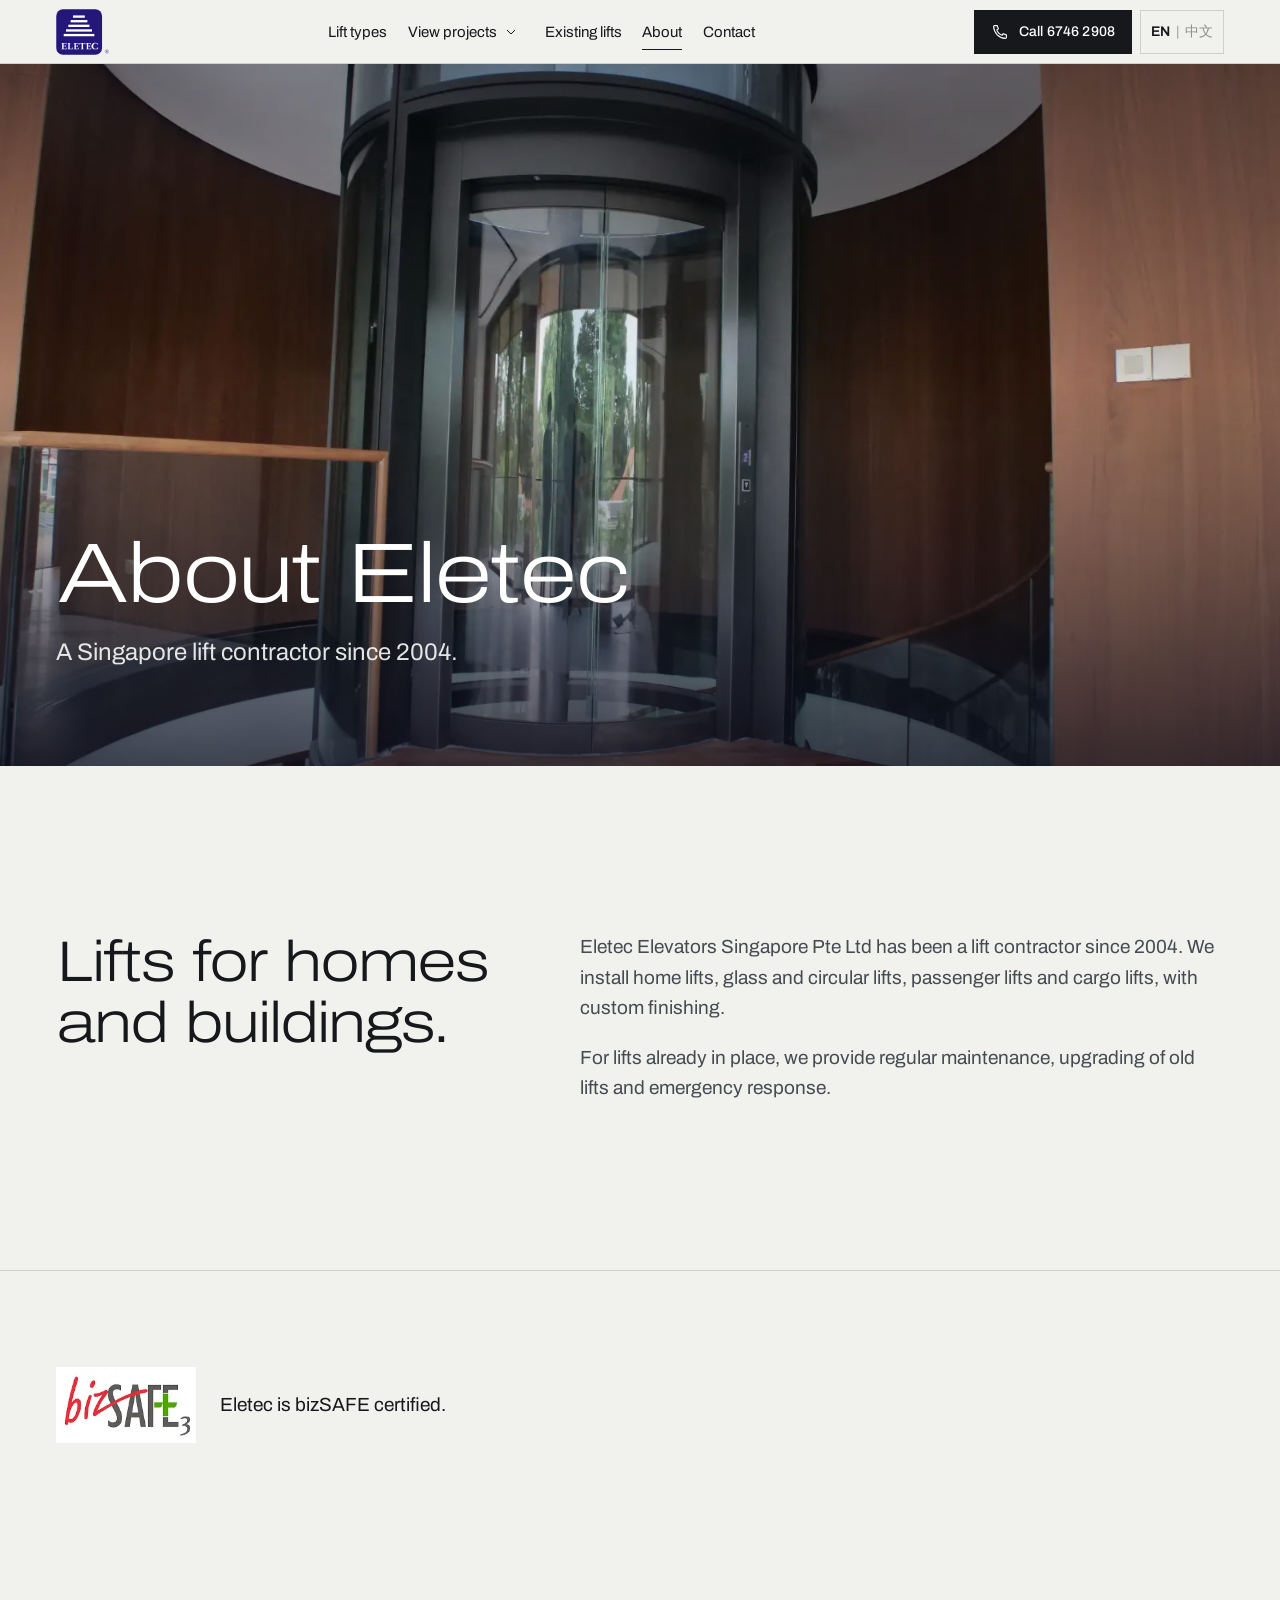
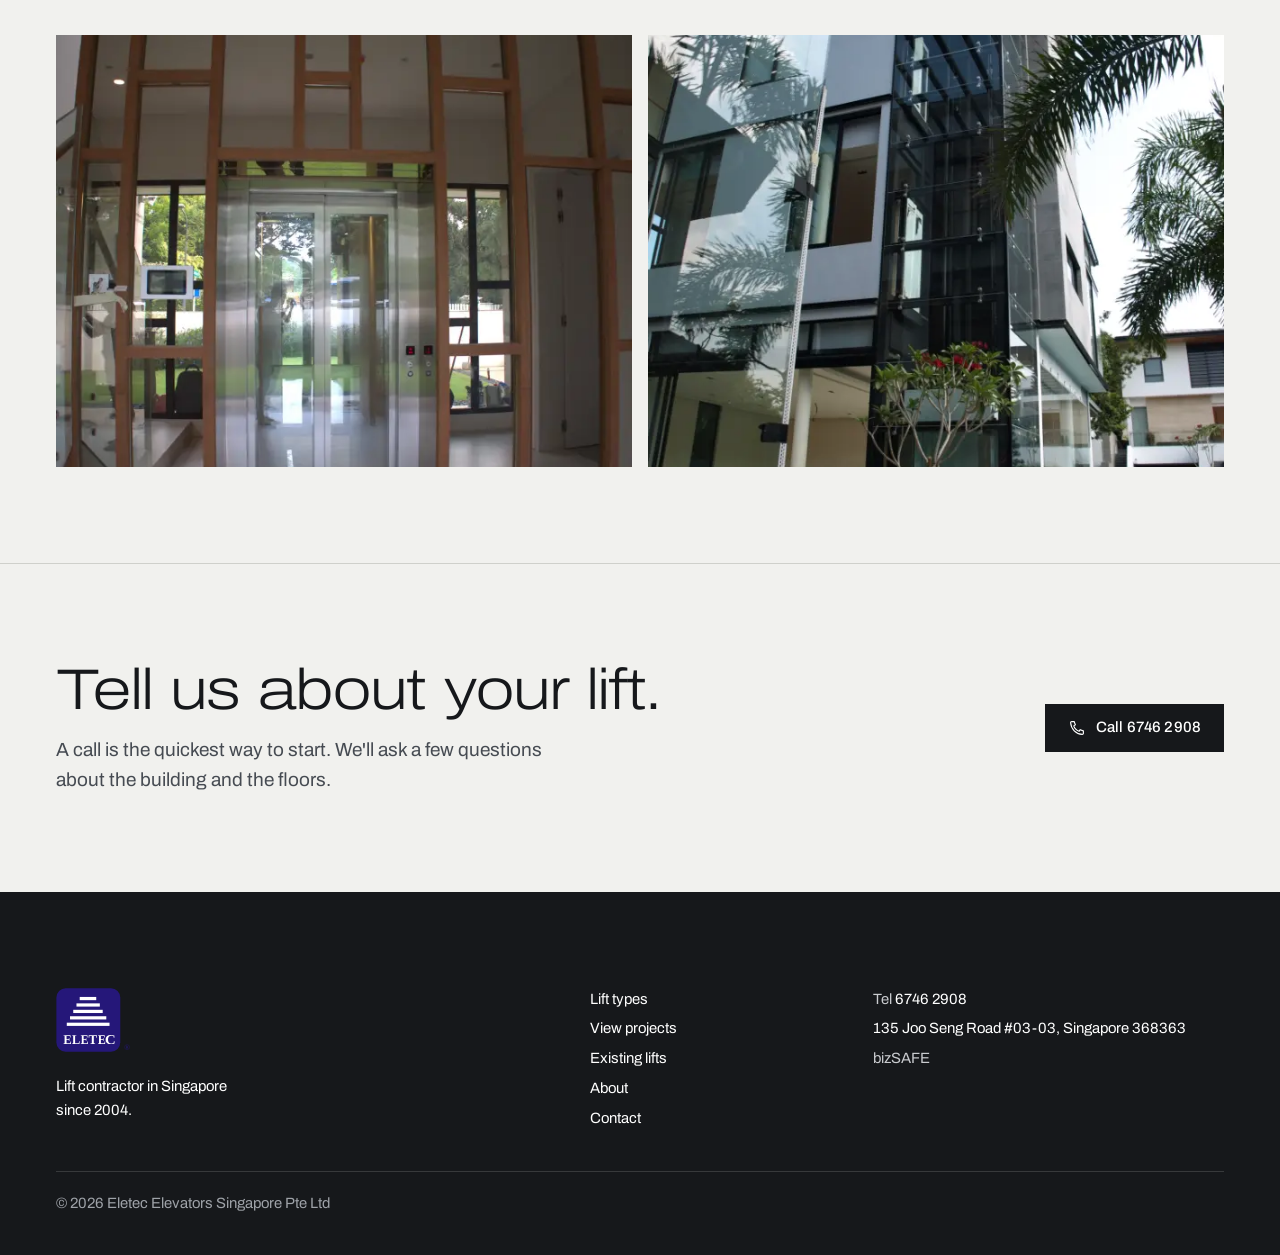
==== commit 3ec3fd50: "Menu: rename Projects to View projects, add dropdown of project types Co-Authored-By: Claude Sonnet " ====
--- a/about.html
+++ b/about.html
@@ -28,7 +28,7 @@
 <header class="site-header">
   <div class="wrap">
     <a class="brand" href="index.html"><img class="brand__logo" src="img/eletec-logo.svg" width="206" height="179" alt="Eletec home" data-zh-alt="Eletec 首页"></a>
-    <nav class="nav" aria-label="Main" data-zh-aria-label="主导航"><ul><li><a href="index.html#types"><span class="l-en">Lift types</span><span class="l-zh" lang="zh-Hans">电梯类型</span></a></li><li><a href="projects.html"><span class="l-en">Projects</span><span class="l-zh" lang="zh-Hans">项目案例</span></a></li><li><a href="existing-lifts.html"><span class="l-en">Existing lifts</span><span class="l-zh" lang="zh-Hans">现有电梯</span></a></li><li><a href="about.html" aria-current="page"><span class="l-en">About</span><span class="l-zh" lang="zh-Hans">关于我们</span></a></li><li><a href="contact.html"><span class="l-en">Contact</span><span class="l-zh" lang="zh-Hans">联系我们</span></a></li></ul></nav>
+    <nav class="nav" aria-label="Main" data-zh-aria-label="主导航"><ul><li><a href="index.html#types"><span class="l-en">Lift types</span><span class="l-zh" lang="zh-Hans">电梯类型</span></a></li><li class="has-dd"><a href="projects.html"><span class="l-en">View projects</span><span class="l-zh" lang="zh-Hans">查看项目</span></a><button class="dd-btn" type="button" aria-expanded="false" aria-controls="dd-projects" aria-label="Show projects by lift type" data-zh-aria-label="按电梯类型显示项目"><svg viewBox="0 0 24 24" fill="none" stroke="currentColor" stroke-width="1.5" aria-hidden="true"><path d="M6 9l6 6 6-6"/></svg></button><ul class="dd" id="dd-projects"><li><a href="projects.html"><span class="l-en">All projects</span><span class="l-zh" lang="zh-Hans">全部项目</span></a></li><li><a href="projects.html#home"><span class="l-en">Home lifts</span><span class="l-zh" lang="zh-Hans">家用电梯</span></a></li><li><a href="projects.html#glass"><span class="l-en">Glass and circular lifts</span><span class="l-zh" lang="zh-Hans">玻璃及圆形电梯</span></a></li><li><a href="projects.html#passenger"><span class="l-en">Passenger lifts</span><span class="l-zh" lang="zh-Hans">客梯</span></a></li><li><a href="projects.html#cargo"><span class="l-en">Cargo lifts</span><span class="l-zh" lang="zh-Hans">货梯</span></a></li><li><a href="projects.html#custom"><span class="l-en">Custom finishing</span><span class="l-zh" lang="zh-Hans">定制装饰</span></a></li></ul></li><li><a href="existing-lifts.html"><span class="l-en">Existing lifts</span><span class="l-zh" lang="zh-Hans">现有电梯</span></a></li><li><a href="about.html" aria-current="page"><span class="l-en">About</span><span class="l-zh" lang="zh-Hans">关于我们</span></a></li><li><a href="contact.html"><span class="l-en">Contact</span><span class="l-zh" lang="zh-Hans">联系我们</span></a></li></ul></nav>
     <div class="header-actions">
       <a class="btn btn--ghost btn--sm header-wa" href="#" data-wa hidden><svg viewBox="0 0 24 24" fill="none" stroke="currentColor" stroke-width="1.5" aria-hidden="true"><path d="M4 20l1.2-4A8.5 8.5 0 1 1 8.3 19Z"/><path d="M9 8.6c0 3.3 2.7 6.4 6.3 6.4l.9-1.6-1.9-.9-.8.8a4.5 4.5 0 0 1-2.4-2.4l.8-.8-.9-1.9Z"/></svg>WhatsApp</a>
       <a class="btn btn--solid btn--sm header-call" href="tel:+6567462908"><svg viewBox="0 0 24 24" fill="none" stroke="currentColor" stroke-width="1.5" aria-hidden="true"><path d="M5 3.5h3.2l1.6 4.3-2.1 1.4a11 11 0 0 0 7.1 7.1l1.4-2.1 4.3 1.6V19a1.5 1.5 0 0 1-1.6 1.5A16.5 16.5 0 0 1 3.5 5.1 1.5 1.5 0 0 1 5 3.5Z"/></svg><span class="l-en">Call 6746 2908</span><span class="l-zh" lang="zh-Hans">致电 6746 2908</span></a>
@@ -39,7 +39,7 @@
 </header>
 <div class="menu on-dark" id="menu" data-open="false" aria-label="Menu" data-zh-aria-label="菜单">
   <div class="menu__top"><a class="brand" href="index.html"><img class="brand__logo" src="img/eletec-logo.svg" width="206" height="179" alt="Eletec home" data-zh-alt="Eletec 首页"></a><button class="menu-btn" type="button" data-menu-close><span class="l-en">Close</span><span class="l-zh" lang="zh-Hans">关闭</span></button></div>
-  <nav aria-label="Menu" data-zh-aria-label="菜单"><ul><li><a class="menu__link" href="index.html"><span class="l-en">Home</span><span class="l-zh" lang="zh-Hans">首页</span><svg viewBox="0 0 24 24" fill="none" stroke="currentColor" stroke-width="1.5" aria-hidden="true"><path d="M4 12h15M13 6l6 6-6 6"/></svg></a></li><li><a class="menu__link" href="index.html#types"><span class="l-en">Lift types</span><span class="l-zh" lang="zh-Hans">电梯类型</span><svg viewBox="0 0 24 24" fill="none" stroke="currentColor" stroke-width="1.5" aria-hidden="true"><path d="M4 12h15M13 6l6 6-6 6"/></svg></a></li><li><a class="menu__link" href="projects.html"><span class="l-en">Projects</span><span class="l-zh" lang="zh-Hans">项目案例</span><svg viewBox="0 0 24 24" fill="none" stroke="currentColor" stroke-width="1.5" aria-hidden="true"><path d="M4 12h15M13 6l6 6-6 6"/></svg></a></li><li><a class="menu__link" href="existing-lifts.html"><span class="l-en">Existing lifts</span><span class="l-zh" lang="zh-Hans">现有电梯</span><svg viewBox="0 0 24 24" fill="none" stroke="currentColor" stroke-width="1.5" aria-hidden="true"><path d="M4 12h15M13 6l6 6-6 6"/></svg></a></li><li><a class="menu__link" href="about.html" aria-current="page"><span class="l-en">About</span><span class="l-zh" lang="zh-Hans">关于我们</span><svg viewBox="0 0 24 24" fill="none" stroke="currentColor" stroke-width="1.5" aria-hidden="true"><path d="M4 12h15M13 6l6 6-6 6"/></svg></a></li><li><a class="menu__link" href="contact.html"><span class="l-en">Contact</span><span class="l-zh" lang="zh-Hans">联系我们</span><svg viewBox="0 0 24 24" fill="none" stroke="currentColor" stroke-width="1.5" aria-hidden="true"><path d="M4 12h15M13 6l6 6-6 6"/></svg></a></li></ul></nav>
+  <nav aria-label="Menu" data-zh-aria-label="菜单"><ul><li><a class="menu__link" href="index.html"><span class="l-en">Home</span><span class="l-zh" lang="zh-Hans">首页</span><svg viewBox="0 0 24 24" fill="none" stroke="currentColor" stroke-width="1.5" aria-hidden="true"><path d="M4 12h15M13 6l6 6-6 6"/></svg></a></li><li><a class="menu__link" href="index.html#types"><span class="l-en">Lift types</span><span class="l-zh" lang="zh-Hans">电梯类型</span><svg viewBox="0 0 24 24" fill="none" stroke="currentColor" stroke-width="1.5" aria-hidden="true"><path d="M4 12h15M13 6l6 6-6 6"/></svg></a></li><li><a class="menu__link" href="projects.html"><span class="l-en">View projects</span><span class="l-zh" lang="zh-Hans">查看项目</span><svg viewBox="0 0 24 24" fill="none" stroke="currentColor" stroke-width="1.5" aria-hidden="true"><path d="M4 12h15M13 6l6 6-6 6"/></svg></a><ul class="menu__subs"><li><a class="menu__sub" href="projects.html#home"><span class="l-en">Home lifts</span><span class="l-zh" lang="zh-Hans">家用电梯</span></a></li><li><a class="menu__sub" href="projects.html#glass"><span class="l-en">Glass and circular lifts</span><span class="l-zh" lang="zh-Hans">玻璃及圆形电梯</span></a></li><li><a class="menu__sub" href="projects.html#passenger"><span class="l-en">Passenger lifts</span><span class="l-zh" lang="zh-Hans">客梯</span></a></li><li><a class="menu__sub" href="projects.html#cargo"><span class="l-en">Cargo lifts</span><span class="l-zh" lang="zh-Hans">货梯</span></a></li><li><a class="menu__sub" href="projects.html#custom"><span class="l-en">Custom finishing</span><span class="l-zh" lang="zh-Hans">定制装饰</span></a></li></ul></li><li><a class="menu__link" href="existing-lifts.html"><span class="l-en">Existing lifts</span><span class="l-zh" lang="zh-Hans">现有电梯</span><svg viewBox="0 0 24 24" fill="none" stroke="currentColor" stroke-width="1.5" aria-hidden="true"><path d="M4 12h15M13 6l6 6-6 6"/></svg></a></li><li><a class="menu__link" href="about.html" aria-current="page"><span class="l-en">About</span><span class="l-zh" lang="zh-Hans">关于我们</span><svg viewBox="0 0 24 24" fill="none" stroke="currentColor" stroke-width="1.5" aria-hidden="true"><path d="M4 12h15M13 6l6 6-6 6"/></svg></a></li><li><a class="menu__link" href="contact.html"><span class="l-en">Contact</span><span class="l-zh" lang="zh-Hans">联系我们</span><svg viewBox="0 0 24 24" fill="none" stroke="currentColor" stroke-width="1.5" aria-hidden="true"><path d="M4 12h15M13 6l6 6-6 6"/></svg></a></li></ul></nav>
   <div class="menu__foot">
     <a class="btn btn--light" href="tel:+6567462908"><svg viewBox="0 0 24 24" fill="none" stroke="currentColor" stroke-width="1.5" aria-hidden="true"><path d="M5 3.5h3.2l1.6 4.3-2.1 1.4a11 11 0 0 0 7.1 7.1l1.4-2.1 4.3 1.6V19a1.5 1.5 0 0 1-1.6 1.5A16.5 16.5 0 0 1 3.5 5.1 1.5 1.5 0 0 1 5 3.5Z"/></svg><span class="l-en">Call 6746 2908</span><span class="l-zh" lang="zh-Hans">致电 6746 2908</span></a>
     <a class="btn btn--ghost" href="#" data-wa hidden><svg viewBox="0 0 24 24" fill="none" stroke="currentColor" stroke-width="1.5" aria-hidden="true"><path d="M4 20l1.2-4A8.5 8.5 0 1 1 8.3 19Z"/><path d="M9 8.6c0 3.3 2.7 6.4 6.3 6.4l.9-1.6-1.9-.9-.8.8a4.5 4.5 0 0 1-2.4-2.4l.8-.8-.9-1.9Z"/></svg>WhatsApp</a>
@@ -72,7 +72,7 @@
         <a class="brand brand--foot" href="index.html"><img class="brand__logo" src="img/eletec-logo.svg" width="206" height="179" alt="Eletec home" data-zh-alt="Eletec 首页"></a>
         <p class="foot__tag"><span class="l-en">Lift contractor in Singapore since 2004.</span><span class="l-zh" lang="zh-Hans">自2004年起的新加坡电梯承包商。</span></p>
       </div>
-      <div><ul><li><a href="index.html#types"><span class="l-en">Lift types</span><span class="l-zh" lang="zh-Hans">电梯类型</span></a></li><li><a href="projects.html"><span class="l-en">Projects</span><span class="l-zh" lang="zh-Hans">项目案例</span></a></li><li><a href="existing-lifts.html"><span class="l-en">Existing lifts</span><span class="l-zh" lang="zh-Hans">现有电梯</span></a></li><li><a href="about.html"><span class="l-en">About</span><span class="l-zh" lang="zh-Hans">关于我们</span></a></li><li><a href="contact.html"><span class="l-en">Contact</span><span class="l-zh" lang="zh-Hans">联系我们</span></a></li></ul></div>
+      <div><ul><li><a href="index.html#types"><span class="l-en">Lift types</span><span class="l-zh" lang="zh-Hans">电梯类型</span></a></li><li><a href="projects.html"><span class="l-en">View projects</span><span class="l-zh" lang="zh-Hans">查看项目</span></a></li><li><a href="existing-lifts.html"><span class="l-en">Existing lifts</span><span class="l-zh" lang="zh-Hans">现有电梯</span></a></li><li><a href="about.html"><span class="l-en">About</span><span class="l-zh" lang="zh-Hans">关于我们</span></a></li><li><a href="contact.html"><span class="l-en">Contact</span><span class="l-zh" lang="zh-Hans">联系我们</span></a></li></ul></div>
       <div>
         <ul>
           <li><span class="l-en">Tel</span><span class="l-zh" lang="zh-Hans">电话</span> <a href="tel:+6567462908">6746 2908</a></li>
--- a/css/site.css
+++ b/css/site.css
@@ -118,6 +118,20 @@
   .menu-btn { display: none; }
   .header-call, .header-wa { display: inline-flex; }
 }
+
+/* Projects dropdown (desktop) */
+.has-dd { position: relative; display: flex; align-items: center; }
+.dd-btn { background: none; border: 0; color: inherit; width: 28px; height: 44px; display: grid; place-items: center; cursor: pointer; padding: 0; }
+.dd-btn svg { width: 16px; height: 16px; transition: transform .15s; }
+.has-dd.is-open .dd-btn svg { transform: rotate(180deg); }
+.nav .dd { display: none; position: absolute; top: 100%; left: -16px; min-width: 260px; margin: 0; padding: 8px 0; flex-direction: column; gap: 0; background: var(--white, #fff); color: var(--ink); border: 1px solid var(--rule); box-shadow: 0 12px 32px rgba(0,0,0,.12); z-index: 70; }
+.has-dd.is-open .dd, .has-dd:hover .dd, .has-dd:focus-within .dd { display: flex; }
+.nav .dd a { display: block; padding: 11px 20px; white-space: nowrap; }
+.nav .dd a::after { display: none; }
+.nav .dd a:hover { background: var(--plaster-2); }
+.menu ul.menu__subs { margin: 0 0 12px; border: 0; padding-left: 4px; }
+.menu__subs li { border: 0; }
+.menu a.menu__sub { display: block; padding: 9px 0 9px 14px; text-decoration: none; font-size: 1.05rem; opacity: .8; border-left: 1px solid rgba(255,255,255,.25); }
 
 /* Menu panel (mobile) — a lobby directory board */
 .menu {
